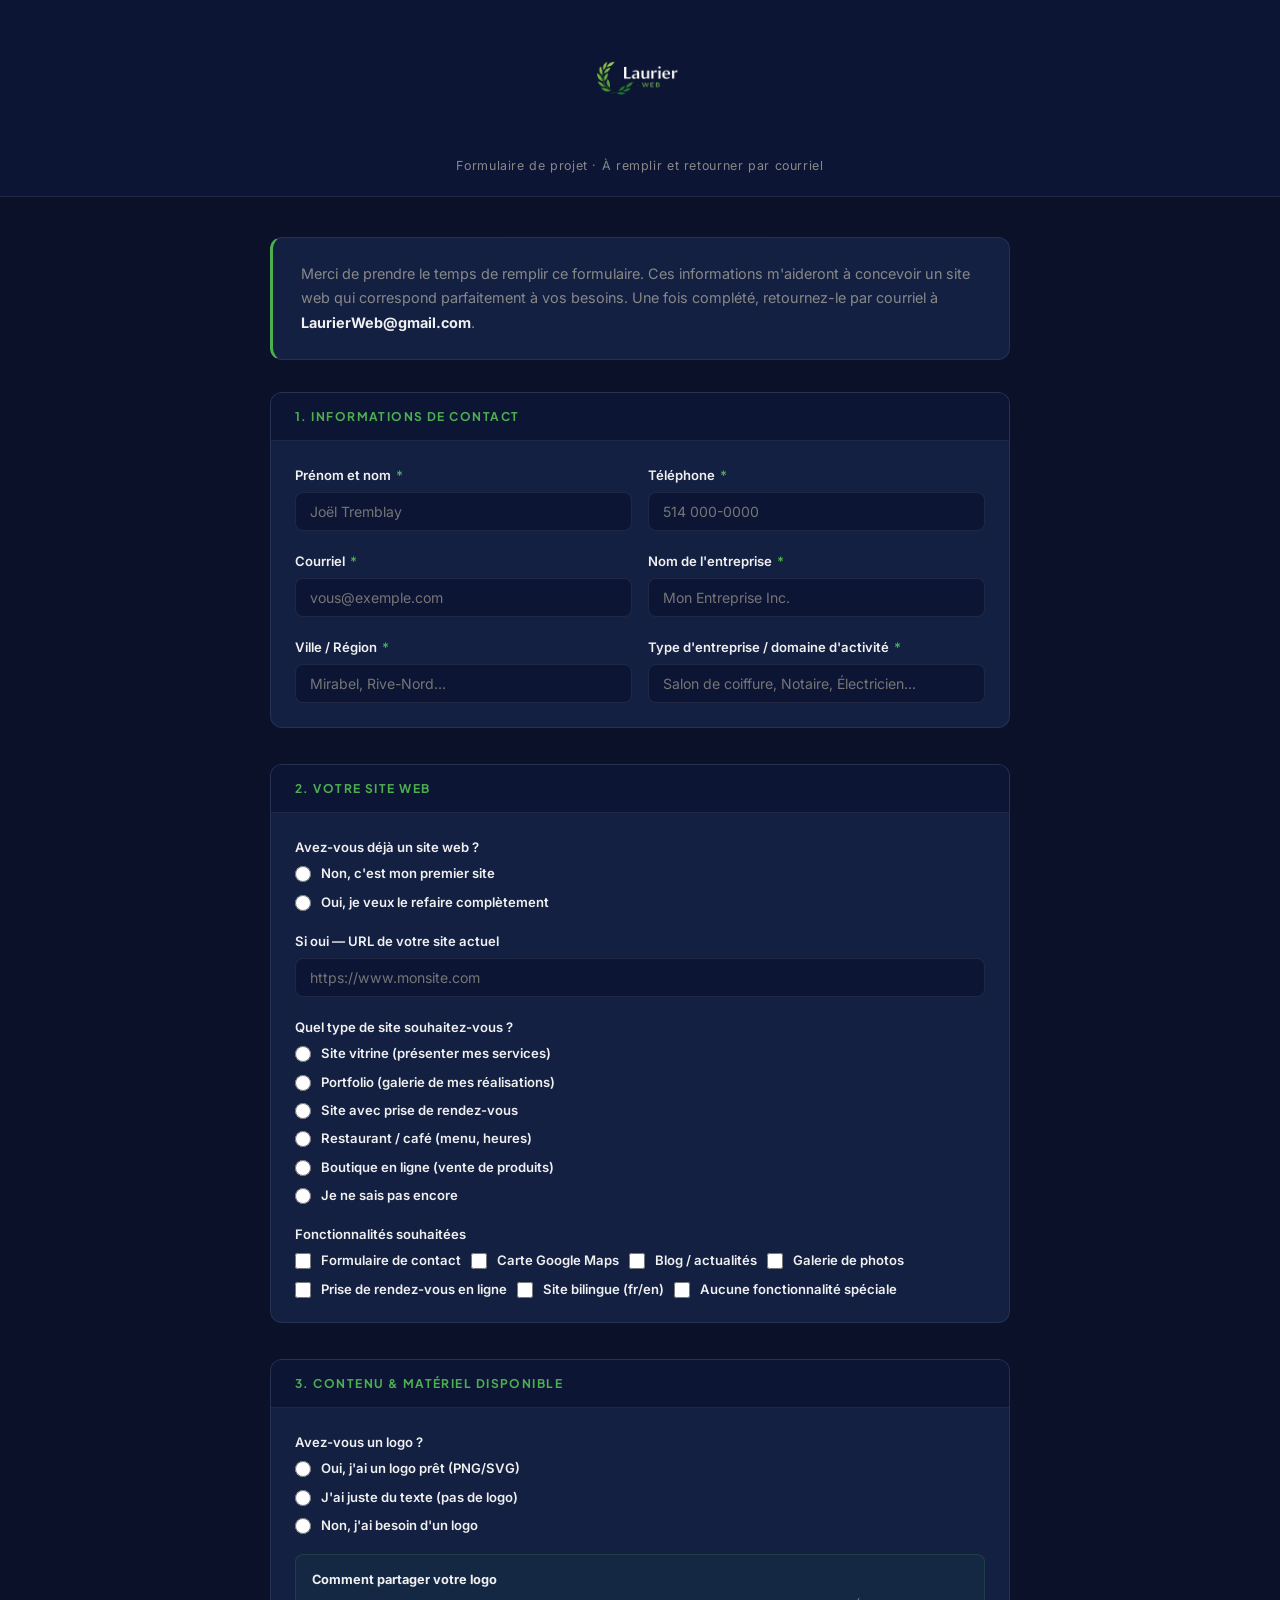
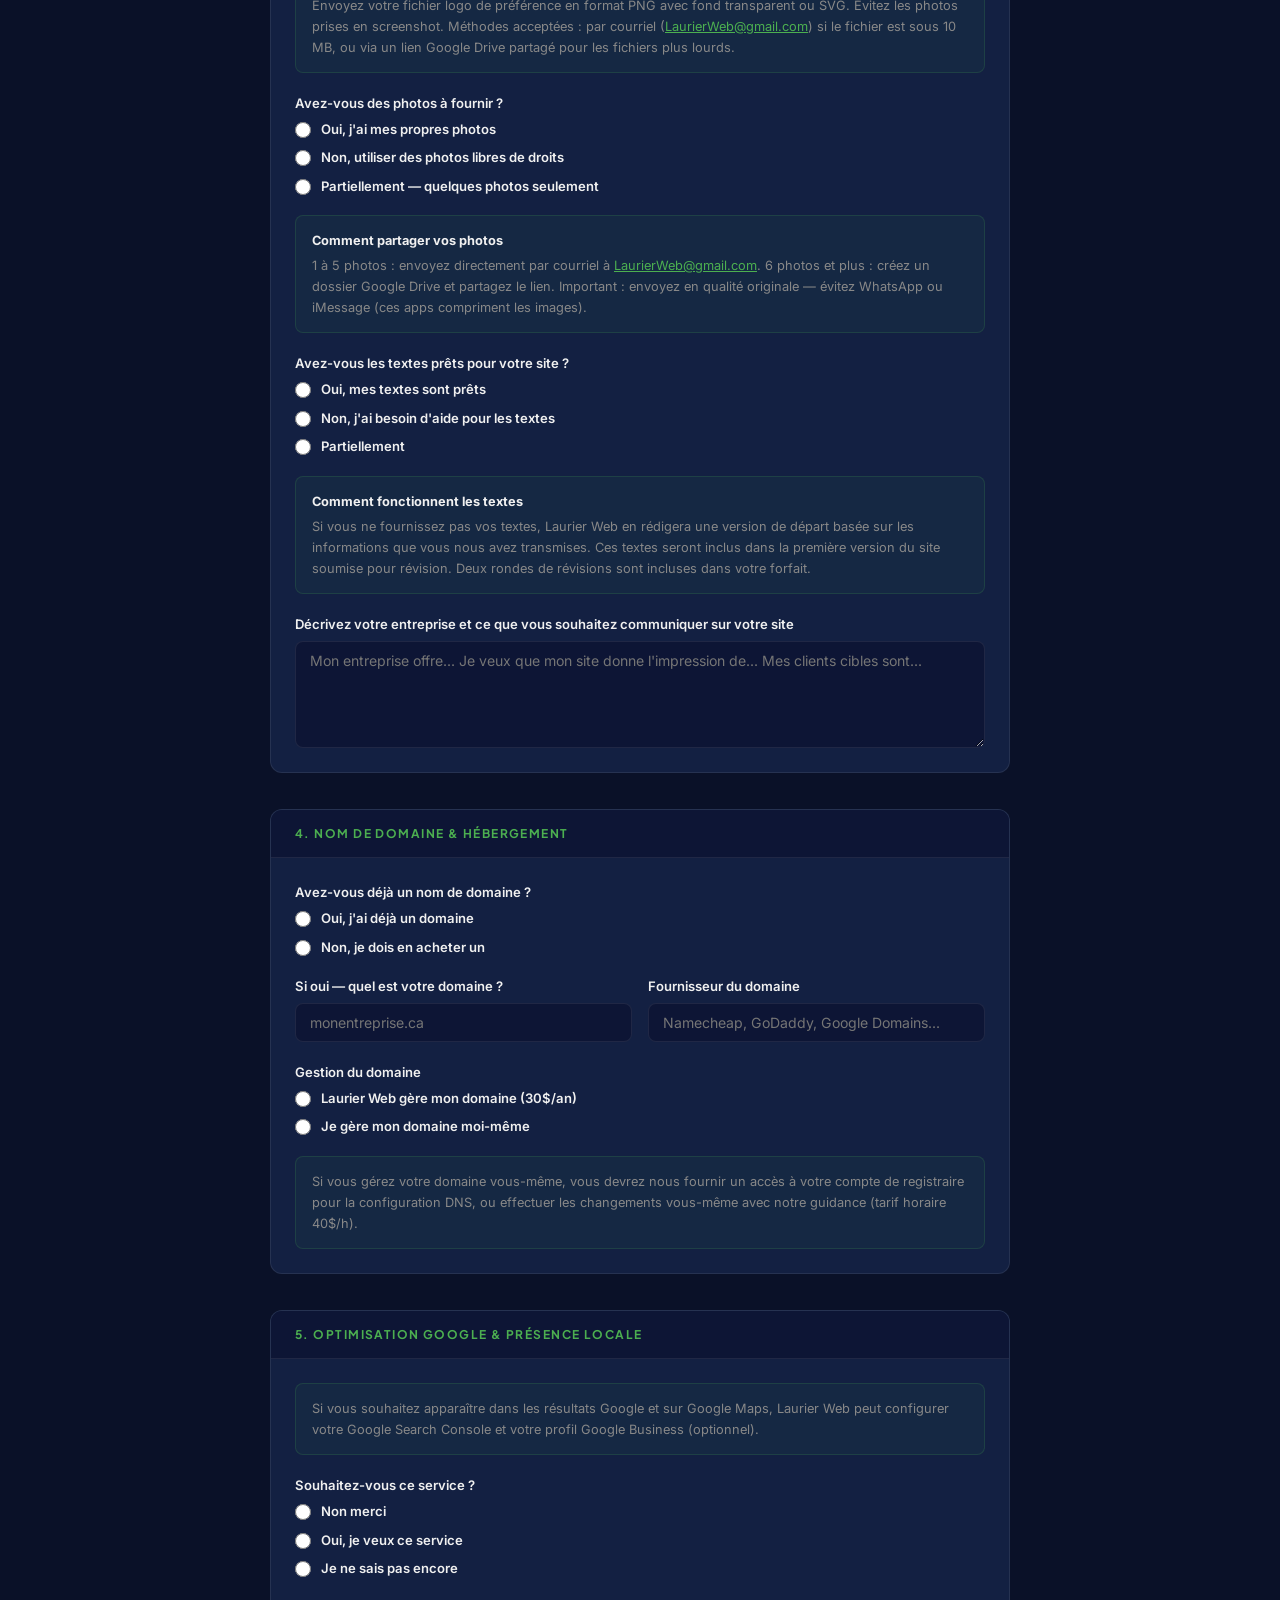
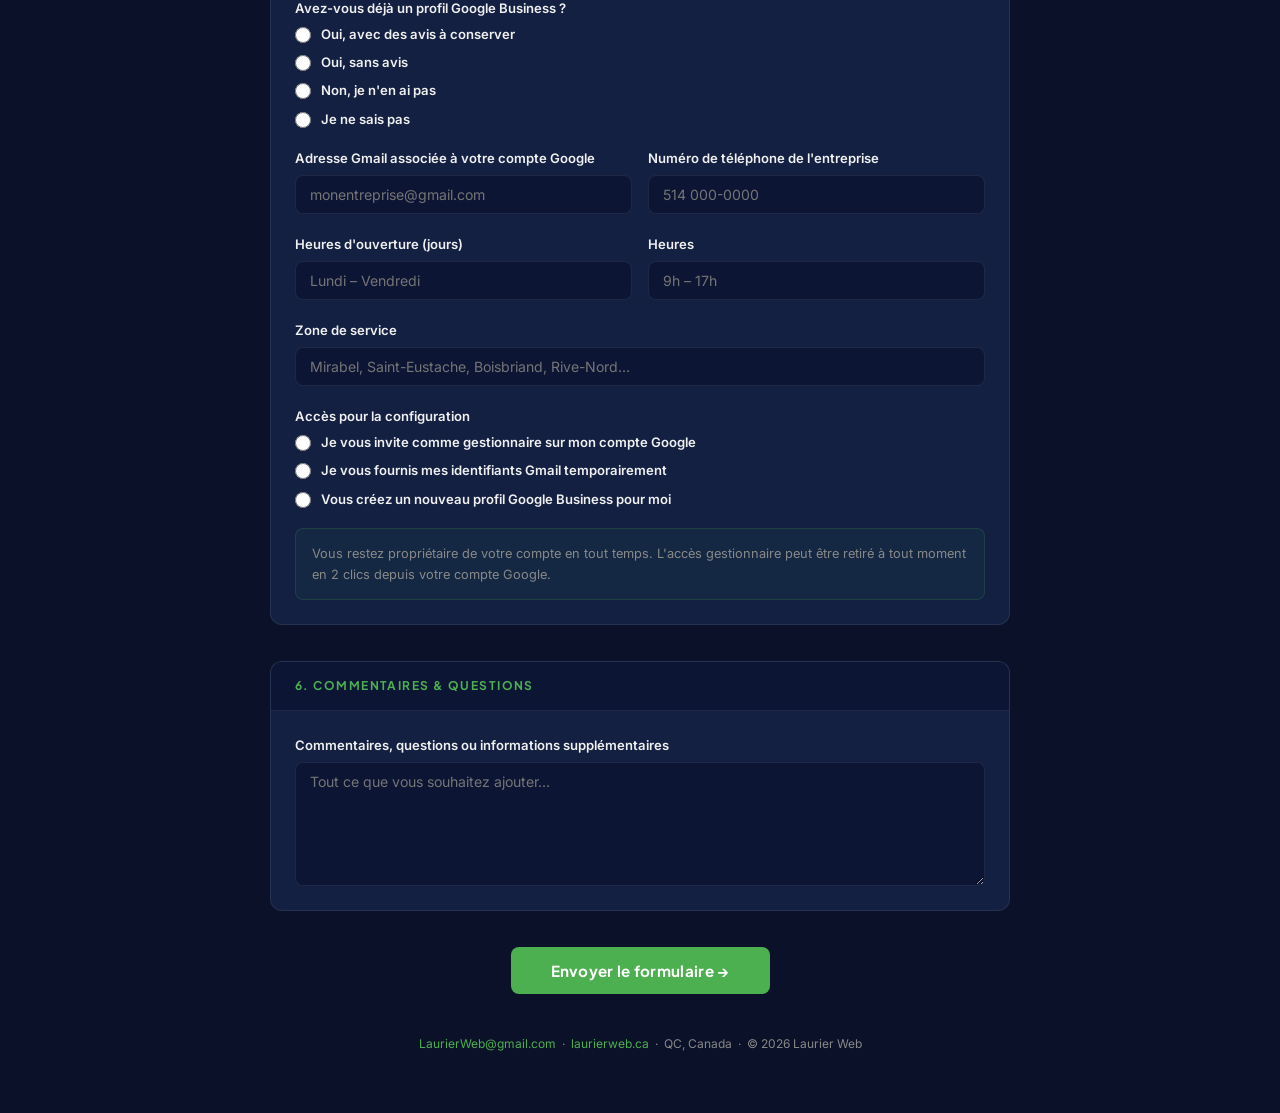
==== questionnaire/index.html @ 5a052171 "fix: questionnaire — logo 120px, retire prix 75$ SEO" ====
<!DOCTYPE html>
<html lang="fr">
<head>
  <meta charset="UTF-8" />
  <meta name="viewport" content="width=device-width, initial-scale=1.0" />
  <title>Formulaire de projet — Laurier Web</title>
  <meta name="robots" content="noindex, nofollow" />
  <link rel="icon" type="image/png" href="/assets/images/Favicon.png" />
  <link rel="preconnect" href="https://fonts.googleapis.com" />
  <link rel="preconnect" href="https://fonts.gstatic.com" crossorigin />
  <link href="https://fonts.googleapis.com/css2?family=Plus+Jakarta+Sans:wght@400;500;600;700;800&family=Inter:wght@300;400;500;600&display=swap" rel="stylesheet" />
  <style>
    *, *::before, *::after { box-sizing: border-box; margin: 0; padding: 0; }

    :root {
      --bg:       #0A1128;
      --bg-2:     #0D1535;
      --surface:  #132042;
      --surface-2:#1a2a55;
      --border:   rgba(255,255,255,0.08);
      --red:      #4CAF50;
      --red-hover:#2E7D32;
      --text:     #F0F0F0;
      --text-muted:#888888;
      --radius:   12px;
    }

    body {
      font-family: 'Inter', sans-serif;
      background: var(--bg);
      color: var(--text);
      line-height: 1.6;
      padding: 0 0 60px;
    }

    /* ── Header ── */
    .header {
      background: var(--bg-2);
      border-bottom: 1px solid var(--border);
      padding: 20px 0;
      text-align: center;
    }
    .header a { text-decoration: none; }
    .header-logo { height: 120px; width: auto; }
    .header-sub {
      margin-top: 8px;
      font-size: 0.78rem;
      color: var(--text-muted);
      letter-spacing: 0.05em;
    }

    /* ── Container ── */
    .container {
      max-width: 780px;
      margin: 0 auto;
      padding: 0 20px;
    }

    /* ── Intro ── */
    .intro {
      margin: 40px 0 32px;
      padding: 24px 28px;
      background: var(--surface);
      border: 1px solid var(--border);
      border-radius: var(--radius);
      border-left: 3px solid var(--red);
    }
    .intro p {
      font-size: 0.9rem;
      color: var(--text-muted);
      line-height: 1.7;
    }

    /* ── Section ── */
    .section-block {
      margin-bottom: 36px;
      background: var(--surface);
      border: 1px solid var(--border);
      border-radius: var(--radius);
      overflow: hidden;
    }
    .section-title {
      background: var(--bg-2);
      border-bottom: 1px solid var(--border);
      padding: 14px 24px;
      font-family: 'Plus Jakarta Sans', sans-serif;
      font-size: 0.75rem;
      font-weight: 700;
      letter-spacing: 0.12em;
      text-transform: uppercase;
      color: var(--red);
    }
    .section-body { padding: 24px; display: flex; flex-direction: column; gap: 20px; }

    /* ── Field ── */
    .field { display: flex; flex-direction: column; gap: 6px; }
    .field label {
      font-size: 0.82rem;
      font-weight: 600;
      color: var(--text);
    }
    .field .hint {
      font-size: 0.75rem;
      color: var(--text-muted);
      margin-top: -2px;
    }
    .req { color: var(--red); margin-left: 2px; }

    input[type="text"],
    input[type="email"],
    input[type="tel"],
    input[type="url"],
    textarea {
      background: var(--bg-2);
      border: 1px solid var(--border);
      border-radius: 8px;
      color: var(--text);
      font-family: 'Inter', sans-serif;
      font-size: 0.88rem;
      padding: 10px 14px;
      width: 100%;
      transition: border-color .2s;
      outline: none;
    }
    input:focus, textarea:focus {
      border-color: rgba(76,175,80,0.5);
    }
    textarea { resize: vertical; min-height: 100px; }

    /* ── Checkboxes & Radios ── */
    .check-group { display: flex; flex-direction: column; gap: 10px; }
    .check-row { display: flex; flex-wrap: wrap; gap: 10px; }
    .check-label {
      display: flex;
      align-items: flex-start;
      gap: 10px;
      font-size: 0.84rem;
      color: var(--text-muted);
      cursor: pointer;
      line-height: 1.4;
    }
    .check-label input[type="checkbox"],
    .check-label input[type="radio"] {
      width: 16px; height: 16px;
      margin-top: 2px;
      accent-color: var(--red);
      flex-shrink: 0;
      cursor: pointer;
    }
    .check-label:hover { color: var(--text); }

    /* ── Info box ── */
    .info-box {
      background: rgba(76,175,80,0.06);
      border: 1px solid rgba(76,175,80,0.18);
      border-radius: 8px;
      padding: 14px 16px;
      font-size: 0.8rem;
      color: var(--text-muted);
      line-height: 1.65;
    }
    .info-box strong { color: var(--text); display: block; margin-bottom: 4px; }

    /* ── Two columns ── */
    .row-2 { display: grid; grid-template-columns: 1fr 1fr; gap: 16px; }
    @media (max-width: 600px) { .row-2 { grid-template-columns: 1fr; } }

    /* ── Submit ── */
    .submit-wrap { text-align: center; margin-top: 12px; }
    .btn-submit {
      background: var(--red);
      color: #fff;
      border: none;
      border-radius: 8px;
      font-family: 'Plus Jakarta Sans', sans-serif;
      font-size: 0.95rem;
      font-weight: 700;
      padding: 14px 40px;
      cursor: pointer;
      transition: background .2s, transform .15s;
      letter-spacing: 0.02em;
    }
    .btn-submit:hover { background: var(--red-hover); transform: translateY(-1px); }

    .success-msg {
      margin-top: 20px;
      padding: 16px 20px;
      background: rgba(76,175,80,0.1);
      border: 1px solid rgba(76,175,80,0.3);
      border-radius: 8px;
      text-align: center;
      font-size: 0.9rem;
      color: var(--red);
    }

    /* ── Footer ── */
    .footer-note {
      text-align: center;
      margin-top: 40px;
      font-size: 0.75rem;
      color: var(--text-muted);
    }
    .footer-note a { color: var(--red); text-decoration: none; }
  </style>
</head>
<body>

  <div class="header">
    <a href="https://laurierweb.ca">
      <img src="/assets/images/LogoTransparent.png" alt="Laurier Web" class="header-logo" />
    </a>
    <p class="header-sub">Formulaire de projet · À remplir et retourner par courriel</p>
  </div>

  <div class="container">

    <div class="intro">
      <p>Merci de prendre le temps de remplir ce formulaire. Ces informations m'aideront à concevoir un site web qui correspond parfaitement à vos besoins. Une fois complété, retournez-le par courriel à <strong style="color:var(--text)">LaurierWeb@gmail.com</strong>.</p>
    </div>

    <form id="questionnaireForm">
      <input type="hidden" name="access_key" value="82fbe916-3d05-4187-922a-3287a5920ef7" />
      <input type="hidden" name="subject" value="Questionnaire de projet — Laurier Web" />
      <input type="hidden" name="from_name" value="Laurier Web Questionnaire" />

      <!-- 1. Informations de contact -->
      <div class="section-block">
        <div class="section-title">1. Informations de contact</div>
        <div class="section-body">
          <div class="row-2">
            <div class="field">
              <label>Prénom et nom <span class="req">*</span></label>
              <input type="text" name="nom" placeholder="Joël Tremblay" required />
            </div>
            <div class="field">
              <label>Téléphone <span class="req">*</span></label>
              <input type="tel" name="telephone" placeholder="514 000-0000" required />
            </div>
          </div>
          <div class="row-2">
            <div class="field">
              <label>Courriel <span class="req">*</span></label>
              <input type="email" name="courriel" placeholder="vous@exemple.com" required />
            </div>
            <div class="field">
              <label>Nom de l'entreprise <span class="req">*</span></label>
              <input type="text" name="entreprise" placeholder="Mon Entreprise Inc." required />
            </div>
          </div>
          <div class="row-2">
            <div class="field">
              <label>Ville / Région <span class="req">*</span></label>
              <input type="text" name="ville" placeholder="Mirabel, Rive-Nord..." required />
            </div>
            <div class="field">
              <label>Type d'entreprise / domaine d'activité <span class="req">*</span></label>
              <input type="text" name="domaine" placeholder="Salon de coiffure, Notaire, Électricien..." required />
            </div>
          </div>
        </div>
      </div>

      <!-- 2. Votre site web -->
      <div class="section-block">
        <div class="section-title">2. Votre site web</div>
        <div class="section-body">
          <div class="field">
            <label>Avez-vous déjà un site web ?</label>
            <div class="check-group">
              <label class="check-label"><input type="radio" name="site_existant" value="non" /> Non, c'est mon premier site</label>
              <label class="check-label"><input type="radio" name="site_existant" value="refaire" /> Oui, je veux le refaire complètement</label>
            </div>
          </div>
          <div class="field">
            <label>Si oui — URL de votre site actuel</label>
            <input type="url" name="url_actuel" placeholder="https://www.monsite.com" />
          </div>
          <div class="field">
            <label>Quel type de site souhaitez-vous ?</label>
            <div class="check-group">
              <label class="check-label"><input type="radio" name="type_site" value="vitrine" /> Site vitrine (présenter mes services)</label>
              <label class="check-label"><input type="radio" name="type_site" value="portfolio" /> Portfolio (galerie de mes réalisations)</label>
              <label class="check-label"><input type="radio" name="type_site" value="rdv" /> Site avec prise de rendez-vous</label>
              <label class="check-label"><input type="radio" name="type_site" value="restaurant" /> Restaurant / café (menu, heures)</label>
              <label class="check-label"><input type="radio" name="type_site" value="boutique" /> Boutique en ligne (vente de produits)</label>
              <label class="check-label"><input type="radio" name="type_site" value="sais_pas" /> Je ne sais pas encore</label>
            </div>
          </div>
          <div class="field">
            <label>Fonctionnalités souhaitées</label>
            <div class="check-row">
              <label class="check-label"><input type="checkbox" name="fonc_contact" value="oui" /> Formulaire de contact</label>
              <label class="check-label"><input type="checkbox" name="fonc_maps" value="oui" /> Carte Google Maps</label>
              <label class="check-label"><input type="checkbox" name="fonc_blog" value="oui" /> Blog / actualités</label>
              <label class="check-label"><input type="checkbox" name="fonc_galerie" value="oui" /> Galerie de photos</label>
              <label class="check-label"><input type="checkbox" name="fonc_rdv" value="oui" /> Prise de rendez-vous en ligne</label>
              <label class="check-label"><input type="checkbox" name="fonc_bilingue" value="oui" /> Site bilingue (fr/en)</label>
              <label class="check-label"><input type="checkbox" name="fonc_aucune" value="oui" /> Aucune fonctionnalité spéciale</label>
            </div>
          </div>
        </div>
      </div>

      <!-- 3. Contenu & matériel -->
      <div class="section-block">
        <div class="section-title">3. Contenu &amp; matériel disponible</div>
        <div class="section-body">
          <div class="field">
            <label>Avez-vous un logo ?</label>
            <div class="check-group">
              <label class="check-label"><input type="radio" name="logo" value="oui" /> Oui, j'ai un logo prêt (PNG/SVG)</label>
              <label class="check-label"><input type="radio" name="logo" value="texte" /> J'ai juste du texte (pas de logo)</label>
              <label class="check-label"><input type="radio" name="logo" value="non" /> Non, j'ai besoin d'un logo</label>
            </div>
          </div>
          <div class="info-box">
            <strong>Comment partager votre logo</strong>
            Envoyez votre fichier logo de préférence en format PNG avec fond transparent ou SVG. Évitez les photos prises en screenshot. Méthodes acceptées : par courriel (<a href="mailto:LaurierWeb@gmail.com" style="color:var(--red)">LaurierWeb@gmail.com</a>) si le fichier est sous 10 MB, ou via un lien Google Drive partagé pour les fichiers plus lourds.
          </div>
          <div class="field">
            <label>Avez-vous des photos à fournir ?</label>
            <div class="check-group">
              <label class="check-label"><input type="radio" name="photos" value="oui" /> Oui, j'ai mes propres photos</label>
              <label class="check-label"><input type="radio" name="photos" value="non" /> Non, utiliser des photos libres de droits</label>
              <label class="check-label"><input type="radio" name="photos" value="partiel" /> Partiellement — quelques photos seulement</label>
            </div>
          </div>
          <div class="info-box">
            <strong>Comment partager vos photos</strong>
            1 à 5 photos : envoyez directement par courriel à <a href="mailto:LaurierWeb@gmail.com" style="color:var(--red)">LaurierWeb@gmail.com</a>. 6 photos et plus : créez un dossier Google Drive et partagez le lien. Important : envoyez en qualité originale — évitez WhatsApp ou iMessage (ces apps compriment les images).
          </div>
          <div class="field">
            <label>Avez-vous les textes prêts pour votre site ?</label>
            <div class="check-group">
              <label class="check-label"><input type="radio" name="textes" value="oui" /> Oui, mes textes sont prêts</label>
              <label class="check-label"><input type="radio" name="textes" value="non" /> Non, j'ai besoin d'aide pour les textes</label>
              <label class="check-label"><input type="radio" name="textes" value="partiel" /> Partiellement</label>
            </div>
          </div>
          <div class="info-box">
            <strong>Comment fonctionnent les textes</strong>
            Si vous ne fournissez pas vos textes, Laurier Web en rédigera une version de départ basée sur les informations que vous nous avez transmises. Ces textes seront inclus dans la première version du site soumise pour révision. Deux rondes de révisions sont incluses dans votre forfait.
          </div>
          <div class="field">
            <label>Décrivez votre entreprise et ce que vous souhaitez communiquer sur votre site</label>
            <textarea name="description" rows="5" placeholder="Mon entreprise offre... Je veux que mon site donne l'impression de... Mes clients cibles sont..."></textarea>
          </div>
        </div>
      </div>

      <!-- 4. Nom de domaine -->
      <div class="section-block">
        <div class="section-title">4. Nom de domaine &amp; hébergement</div>
        <div class="section-body">
          <div class="field">
            <label>Avez-vous déjà un nom de domaine ?</label>
            <div class="check-group">
              <label class="check-label"><input type="radio" name="domaine_existant" value="oui" /> Oui, j'ai déjà un domaine</label>
              <label class="check-label"><input type="radio" name="domaine_existant" value="non" /> Non, je dois en acheter un</label>
            </div>
          </div>
          <div class="row-2">
            <div class="field">
              <label>Si oui — quel est votre domaine ?</label>
              <input type="text" name="domaine_url" placeholder="monentreprise.ca" />
            </div>
            <div class="field">
              <label>Fournisseur du domaine</label>
              <input type="text" name="fournisseur" placeholder="Namecheap, GoDaddy, Google Domains..." />
            </div>
          </div>
          <div class="field">
            <label>Gestion du domaine</label>
            <div class="check-group">
              <label class="check-label"><input type="radio" name="gestion_domaine" value="laurier" /> Laurier Web gère mon domaine (30$/an)</label>
              <label class="check-label"><input type="radio" name="gestion_domaine" value="moi" /> Je gère mon domaine moi-même</label>
            </div>
          </div>
          <div class="info-box">
            Si vous gérez votre domaine vous-même, vous devrez nous fournir un accès à votre compte de registraire pour la configuration DNS, ou effectuer les changements vous-même avec notre guidance (tarif horaire 40$/h).
          </div>
        </div>
      </div>

      <!-- 5. Google -->
      <div class="section-block">
        <div class="section-title">5. Optimisation Google &amp; présence locale</div>
        <div class="section-body">
          <div class="info-box">
            Si vous souhaitez apparaître dans les résultats Google et sur Google Maps, Laurier Web peut configurer votre Google Search Console et votre profil Google Business (optionnel).
          </div>
          <div class="field">
            <label>Souhaitez-vous ce service ?</label>
            <div class="check-group">
              <label class="check-label"><input type="radio" name="google_service" value="non" /> Non merci</label>
              <label class="check-label"><input type="radio" name="google_service" value="oui" /> Oui, je veux ce service</label>
              <label class="check-label"><input type="radio" name="google_service" value="sais_pas" /> Je ne sais pas encore</label>
            </div>
          </div>
          <div class="field">
            <label>Avez-vous déjà un profil Google Business ?</label>
            <div class="check-group">
              <label class="check-label"><input type="radio" name="google_business" value="oui_avis" /> Oui, avec des avis à conserver</label>
              <label class="check-label"><input type="radio" name="google_business" value="oui_sans" /> Oui, sans avis</label>
              <label class="check-label"><input type="radio" name="google_business" value="non" /> Non, je n'en ai pas</label>
              <label class="check-label"><input type="radio" name="google_business" value="sais_pas" /> Je ne sais pas</label>
            </div>
          </div>
          <div class="row-2">
            <div class="field">
              <label>Adresse Gmail associée à votre compte Google</label>
              <input type="email" name="gmail" placeholder="monentreprise@gmail.com" />
            </div>
            <div class="field">
              <label>Numéro de téléphone de l'entreprise</label>
              <input type="tel" name="tel_entreprise" placeholder="514 000-0000" />
            </div>
          </div>
          <div class="row-2">
            <div class="field">
              <label>Heures d'ouverture (jours)</label>
              <input type="text" name="heures_jours" placeholder="Lundi – Vendredi" />
            </div>
            <div class="field">
              <label>Heures</label>
              <input type="text" name="heures" placeholder="9h – 17h" />
            </div>
          </div>
          <div class="field">
            <label>Zone de service</label>
            <input type="text" name="zone_service" placeholder="Mirabel, Saint-Eustache, Boisbriand, Rive-Nord..." />
          </div>
          <div class="field">
            <label>Accès pour la configuration</label>
            <div class="check-group">
              <label class="check-label"><input type="radio" name="acces_google" value="gestionnaire" /> Je vous invite comme gestionnaire sur mon compte Google</label>
              <label class="check-label"><input type="radio" name="acces_google" value="identifiants" /> Je vous fournis mes identifiants Gmail temporairement</label>
              <label class="check-label"><input type="radio" name="acces_google" value="nouveau" /> Vous créez un nouveau profil Google Business pour moi</label>
            </div>
          </div>
          <div class="info-box">
            Vous restez propriétaire de votre compte en tout temps. L'accès gestionnaire peut être retiré à tout moment en 2 clics depuis votre compte Google.
          </div>
        </div>
      </div>

      <!-- 6. Commentaires -->
      <div class="section-block">
        <div class="section-title">6. Commentaires &amp; questions</div>
        <div class="section-body">
          <div class="field">
            <label>Commentaires, questions ou informations supplémentaires</label>
            <textarea name="commentaires" rows="6" placeholder="Tout ce que vous souhaitez ajouter..."></textarea>
          </div>
        </div>
      </div>

      <div class="submit-wrap">
        <button type="submit" class="btn-submit" id="submitBtn">Envoyer le formulaire →</button>
        <div class="success-msg" id="successMsg" style="display:none">
          ✅ Formulaire envoyé ! Je vous contacte dans les 24 heures.
        </div>
      </div>

    </form>

    <p class="footer-note">
      <a href="mailto:LaurierWeb@gmail.com">LaurierWeb@gmail.com</a> &nbsp;·&nbsp;
      <a href="https://laurierweb.ca">laurierweb.ca</a> &nbsp;·&nbsp;
      QC, Canada &nbsp;·&nbsp; © 2026 Laurier Web
    </p>

  </div>

  <script>
    document.getElementById('questionnaireForm').addEventListener('submit', function(e) {
      e.preventDefault();
      const btn = document.getElementById('submitBtn');
      const msg = document.getElementById('successMsg');
      btn.disabled = true;
      btn.textContent = 'Envoi en cours…';

      fetch('https://api.web3forms.com/submit', {
        method: 'POST',
        body: new FormData(this)
      })
      .then(r => r.json())
      .then(json => {
        if (json.success) {
          msg.style.display = 'block';
          this.reset();
        } else {
          alert('Erreur — veuillez réessayer ou écrire à LaurierWeb@gmail.com');
        }
      })
      .catch(() => alert('Erreur — veuillez réessayer ou écrire à LaurierWeb@gmail.com'))
      .finally(() => {
        btn.disabled = false;
        btn.textContent = 'Envoyer le formulaire →';
      });
    });
  </script>

</body>
</html>
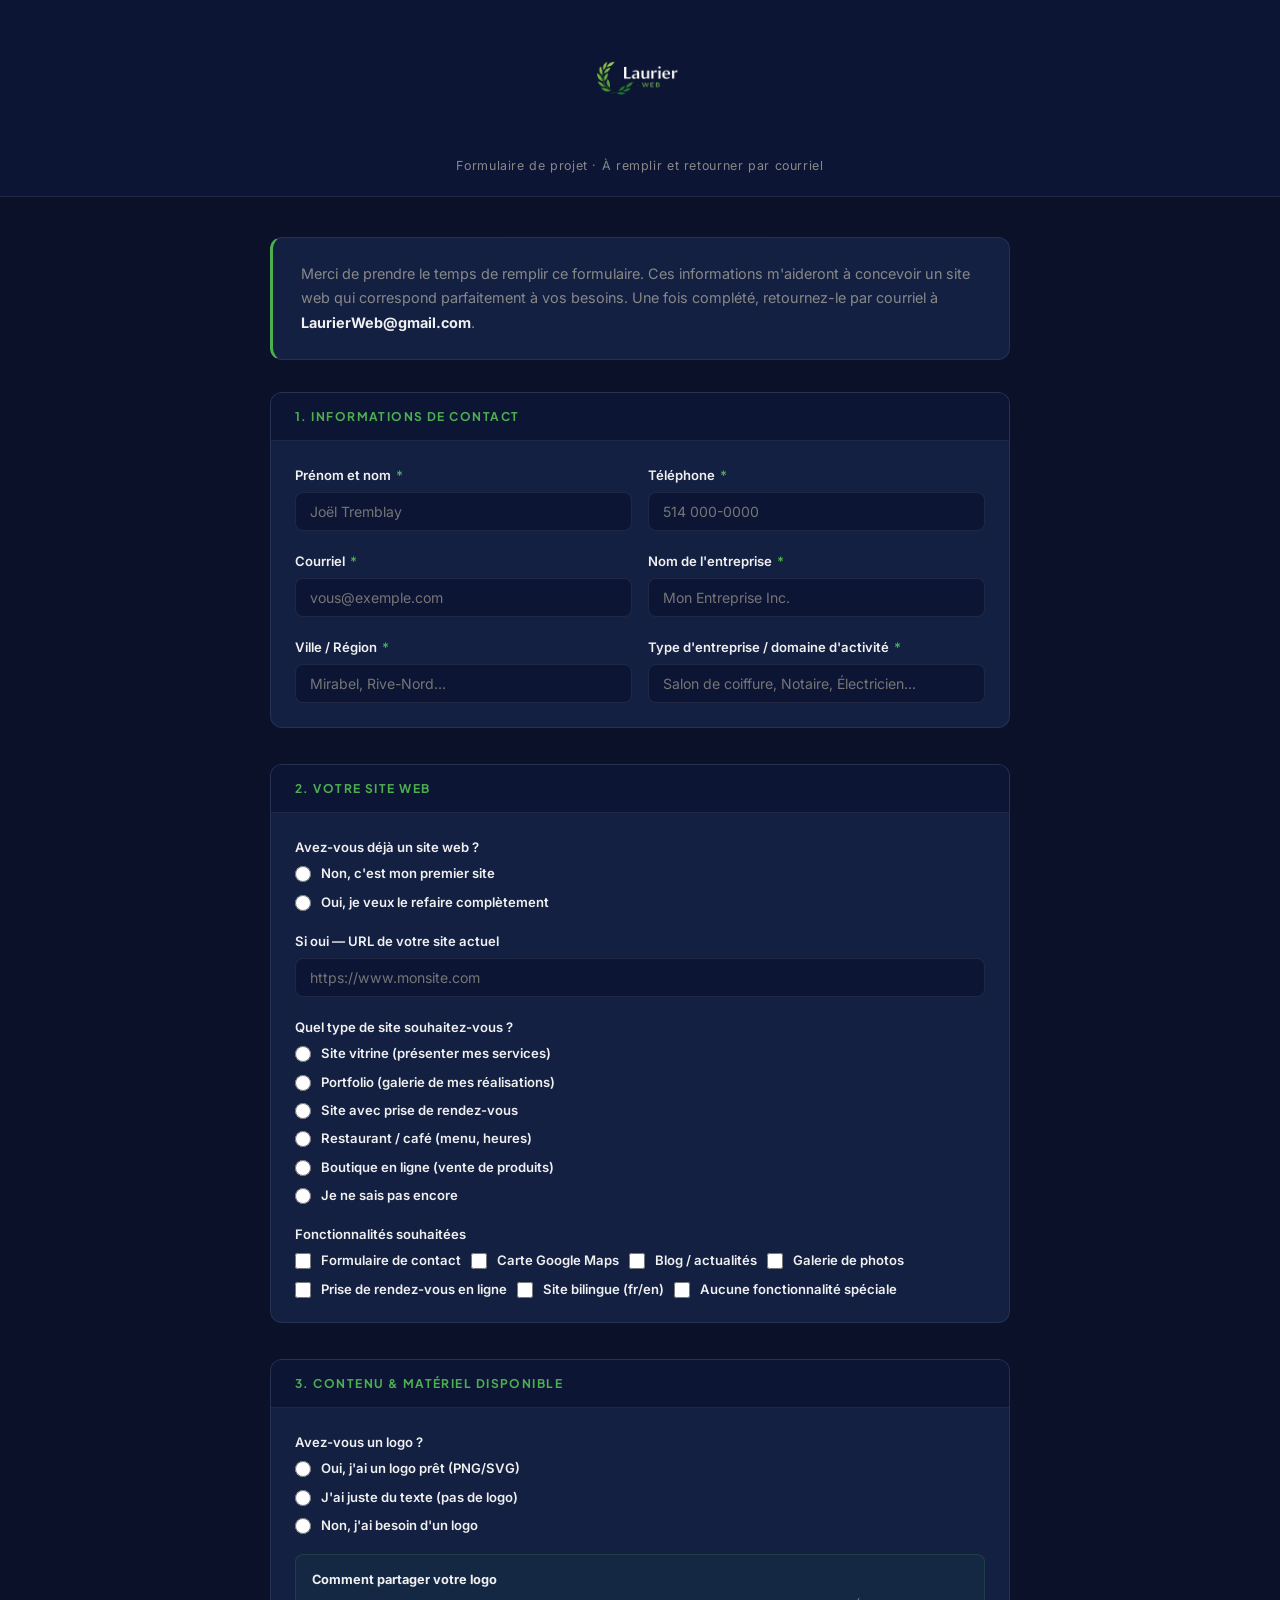
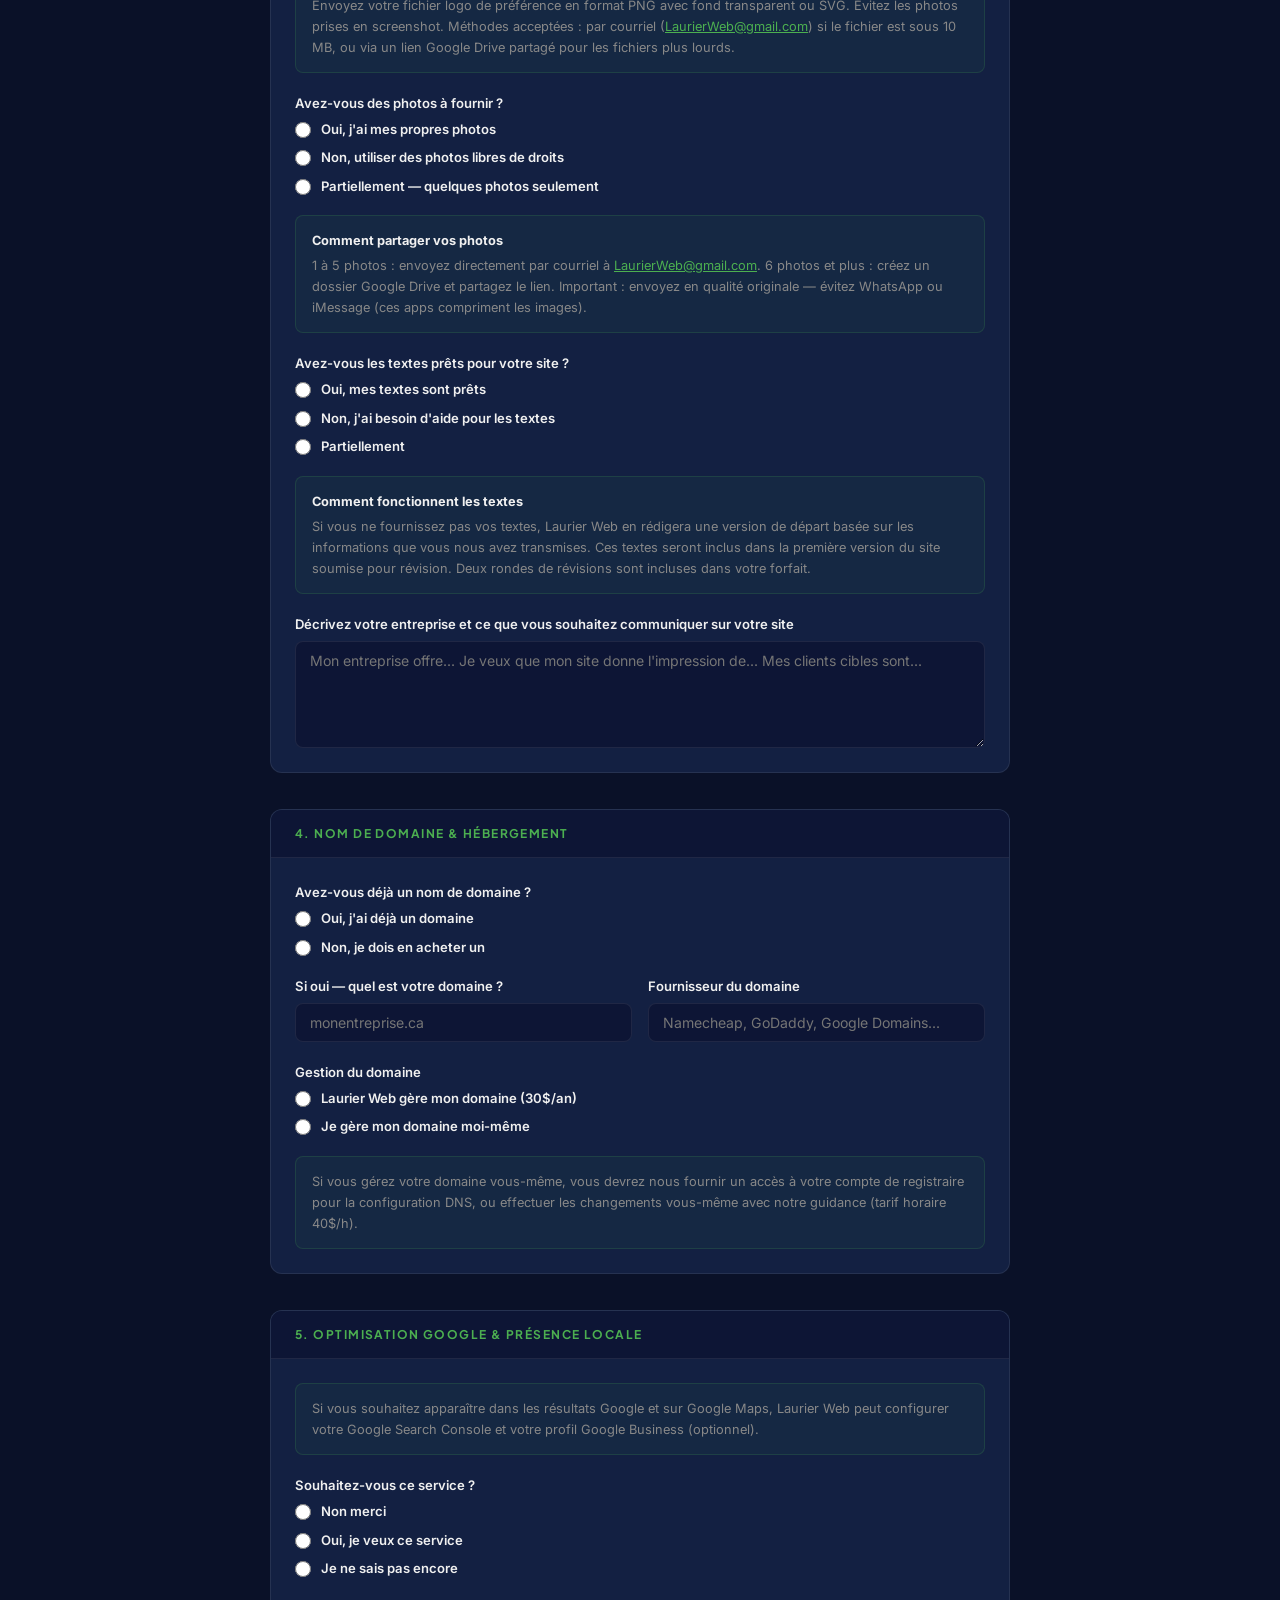
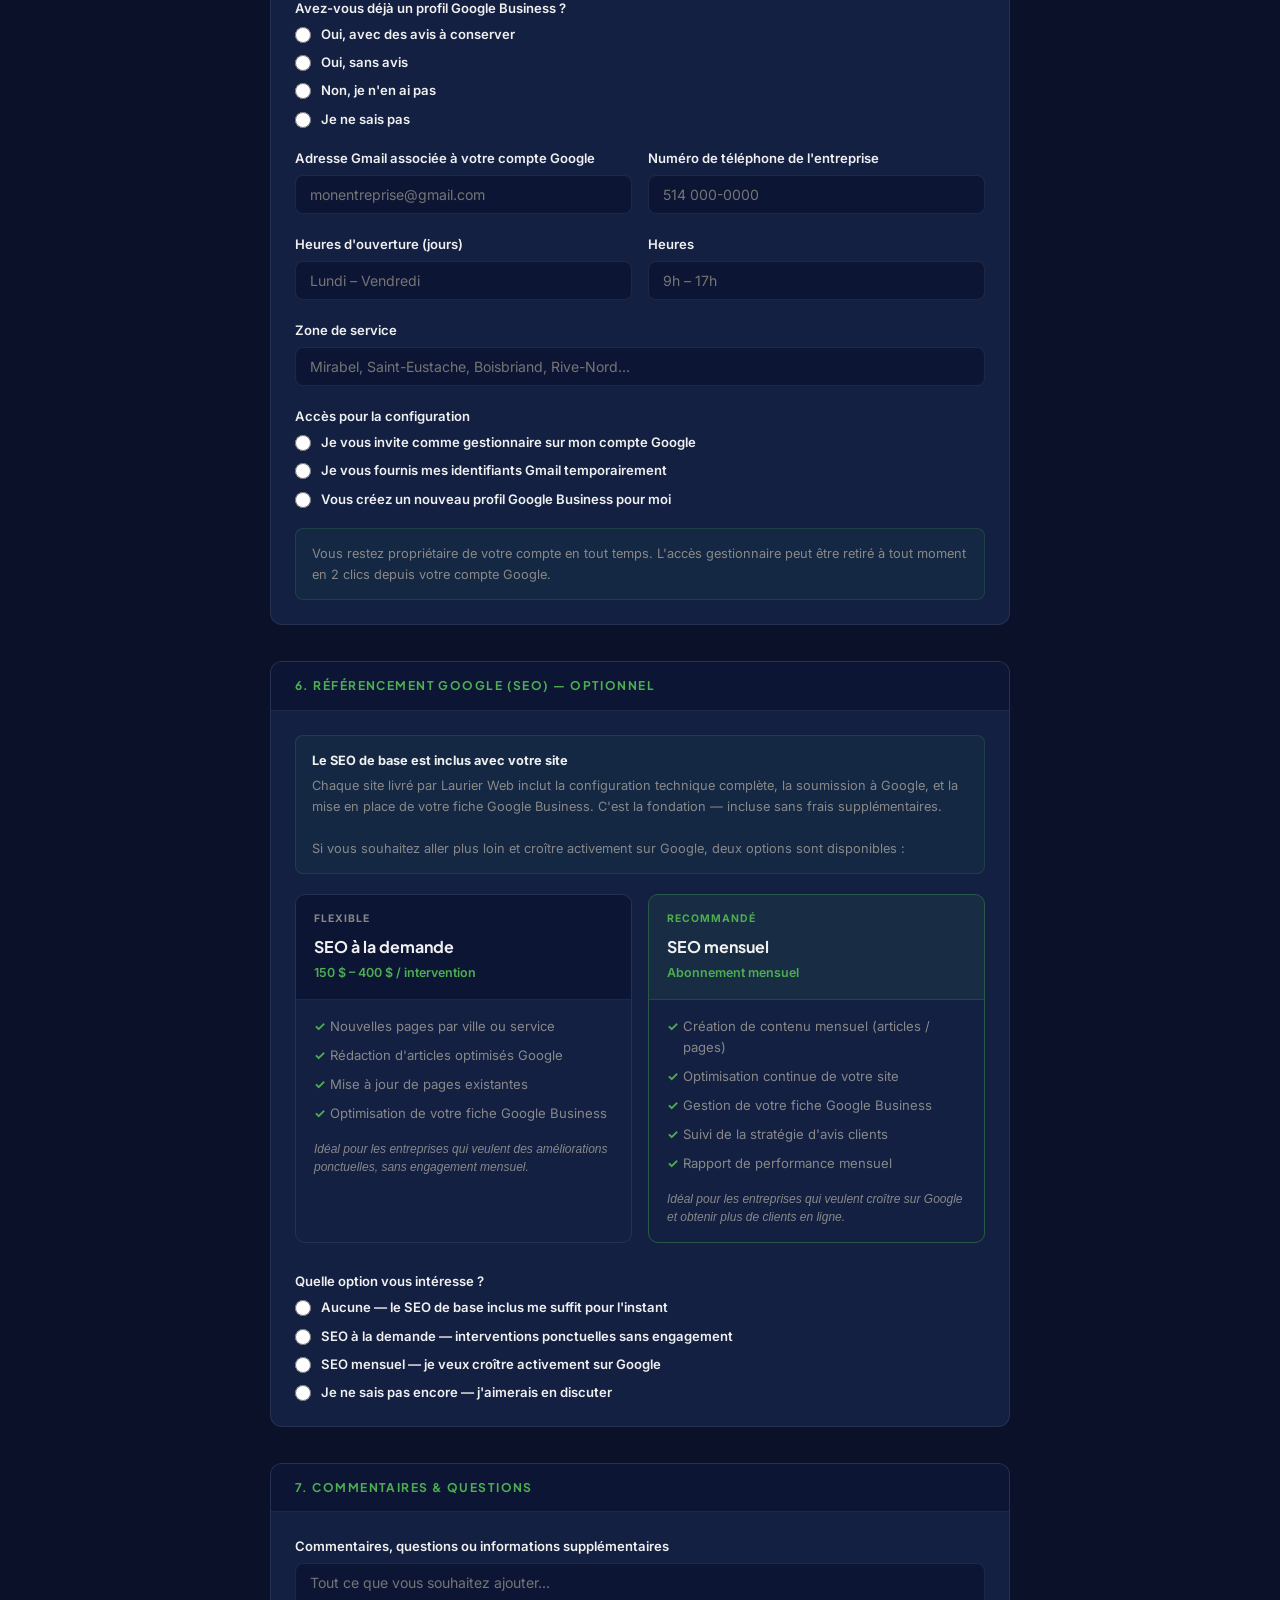
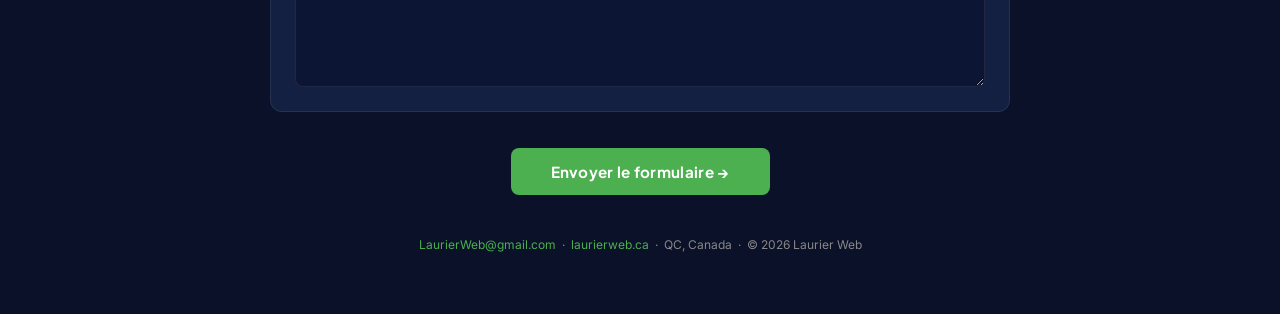
==== commit b134c12b: "feat: questionnaire — section SEO avec choix à la demande / mensuel" ====
--- a/questionnaire/index.html
+++ b/questionnaire/index.html
@@ -165,6 +165,81 @@
     .row-2 { display: grid; grid-template-columns: 1fr 1fr; gap: 16px; }
     @media (max-width: 600px) { .row-2 { grid-template-columns: 1fr; } }
 
+    /* ── SEO Cards ── */
+    .seo-cards {
+      display: grid;
+      grid-template-columns: 1fr 1fr;
+      gap: 16px;
+    }
+    @media (max-width: 600px) { .seo-cards { grid-template-columns: 1fr; } }
+
+    .seo-card {
+      border: 1px solid var(--border);
+      border-radius: 10px;
+      overflow: hidden;
+    }
+    .seo-card--featured {
+      border-color: rgba(76,175,80,0.4);
+    }
+    .seo-card-header {
+      background: var(--bg-2);
+      padding: 16px 18px;
+      border-bottom: 1px solid var(--border);
+    }
+    .seo-card--featured .seo-card-header {
+      background: rgba(76,175,80,0.08);
+      border-bottom-color: rgba(76,175,80,0.2);
+    }
+    .seo-badge {
+      font-size: 0.65rem;
+      font-weight: 700;
+      letter-spacing: 0.1em;
+      text-transform: uppercase;
+      color: var(--text-muted);
+      display: block;
+      margin-bottom: 6px;
+    }
+    .seo-badge--green { color: var(--red); }
+    .seo-card-title {
+      font-family: 'Plus Jakarta Sans', sans-serif;
+      font-size: 1rem;
+      font-weight: 700;
+      color: var(--text);
+      margin-bottom: 4px;
+    }
+    .seo-card-price {
+      font-size: 0.78rem;
+      color: var(--red);
+      font-weight: 600;
+    }
+    .seo-list {
+      list-style: none;
+      padding: 16px 18px;
+      display: flex;
+      flex-direction: column;
+      gap: 8px;
+    }
+    .seo-list li {
+      font-size: 0.82rem;
+      color: var(--text-muted);
+      padding-left: 16px;
+      position: relative;
+    }
+    .seo-list li::before {
+      content: '✓';
+      position: absolute;
+      left: 0;
+      color: var(--red);
+      font-weight: 700;
+    }
+    .seo-note {
+      font-size: 0.75rem;
+      color: var(--text-muted);
+      font-style: italic;
+      padding: 0 18px 16px;
+      line-height: 1.5;
+    }
+
     /* ── Submit ── */
     .submit-wrap { text-align: center; margin-top: 12px; }
     .btn-submit {
@@ -444,9 +519,66 @@
         </div>
       </div>
 
-      <!-- 6. Commentaires -->
+      <!-- 6. SEO -->
       <div class="section-block">
-        <div class="section-title">6. Commentaires &amp; questions</div>
+        <div class="section-title">6. Référencement Google (SEO) — optionnel</div>
+        <div class="section-body">
+          <div class="info-box">
+            <strong>Le SEO de base est inclus avec votre site</strong>
+            Chaque site livré par Laurier Web inclut la configuration technique complète, la soumission à Google, et la mise en place de votre fiche Google Business. C'est la fondation — incluse sans frais supplémentaires.<br /><br />
+            Si vous souhaitez aller plus loin et croître activement sur Google, deux options sont disponibles :
+          </div>
+
+          <div class="seo-cards">
+
+            <div class="seo-card">
+              <div class="seo-card-header">
+                <span class="seo-badge">Flexible</span>
+                <h3 class="seo-card-title">SEO à la demande</h3>
+                <p class="seo-card-price">150 $ – 400 $ / intervention</p>
+              </div>
+              <ul class="seo-list">
+                <li>Nouvelles pages par ville ou service</li>
+                <li>Rédaction d'articles optimisés Google</li>
+                <li>Mise à jour de pages existantes</li>
+                <li>Optimisation de votre fiche Google Business</li>
+              </ul>
+              <p class="seo-note">Idéal pour les entreprises qui veulent des améliorations ponctuelles, sans engagement mensuel.</p>
+            </div>
+
+            <div class="seo-card seo-card--featured">
+              <div class="seo-card-header">
+                <span class="seo-badge seo-badge--green">Recommandé</span>
+                <h3 class="seo-card-title">SEO mensuel</h3>
+                <p class="seo-card-price">Abonnement mensuel</p>
+              </div>
+              <ul class="seo-list">
+                <li>Création de contenu mensuel (articles / pages)</li>
+                <li>Optimisation continue de votre site</li>
+                <li>Gestion de votre fiche Google Business</li>
+                <li>Suivi de la stratégie d'avis clients</li>
+                <li>Rapport de performance mensuel</li>
+              </ul>
+              <p class="seo-note">Idéal pour les entreprises qui veulent croître sur Google et obtenir plus de clients en ligne.</p>
+            </div>
+
+          </div>
+
+          <div class="field" style="margin-top:8px">
+            <label>Quelle option vous intéresse ?</label>
+            <div class="check-group">
+              <label class="check-label"><input type="radio" name="seo_option" value="aucun" /> Aucune — le SEO de base inclus me suffit pour l'instant</label>
+              <label class="check-label"><input type="radio" name="seo_option" value="demande" /> SEO à la demande — interventions ponctuelles sans engagement</label>
+              <label class="check-label"><input type="radio" name="seo_option" value="mensuel" /> SEO mensuel — je veux croître activement sur Google</label>
+              <label class="check-label"><input type="radio" name="seo_option" value="sais_pas" /> Je ne sais pas encore — j'aimerais en discuter</label>
+            </div>
+          </div>
+        </div>
+      </div>
+
+      <!-- 7. Commentaires -->
+      <div class="section-block">
+        <div class="section-title">7. Commentaires &amp; questions</div>
         <div class="section-body">
           <div class="field">
             <label>Commentaires, questions ou informations supplémentaires</label>
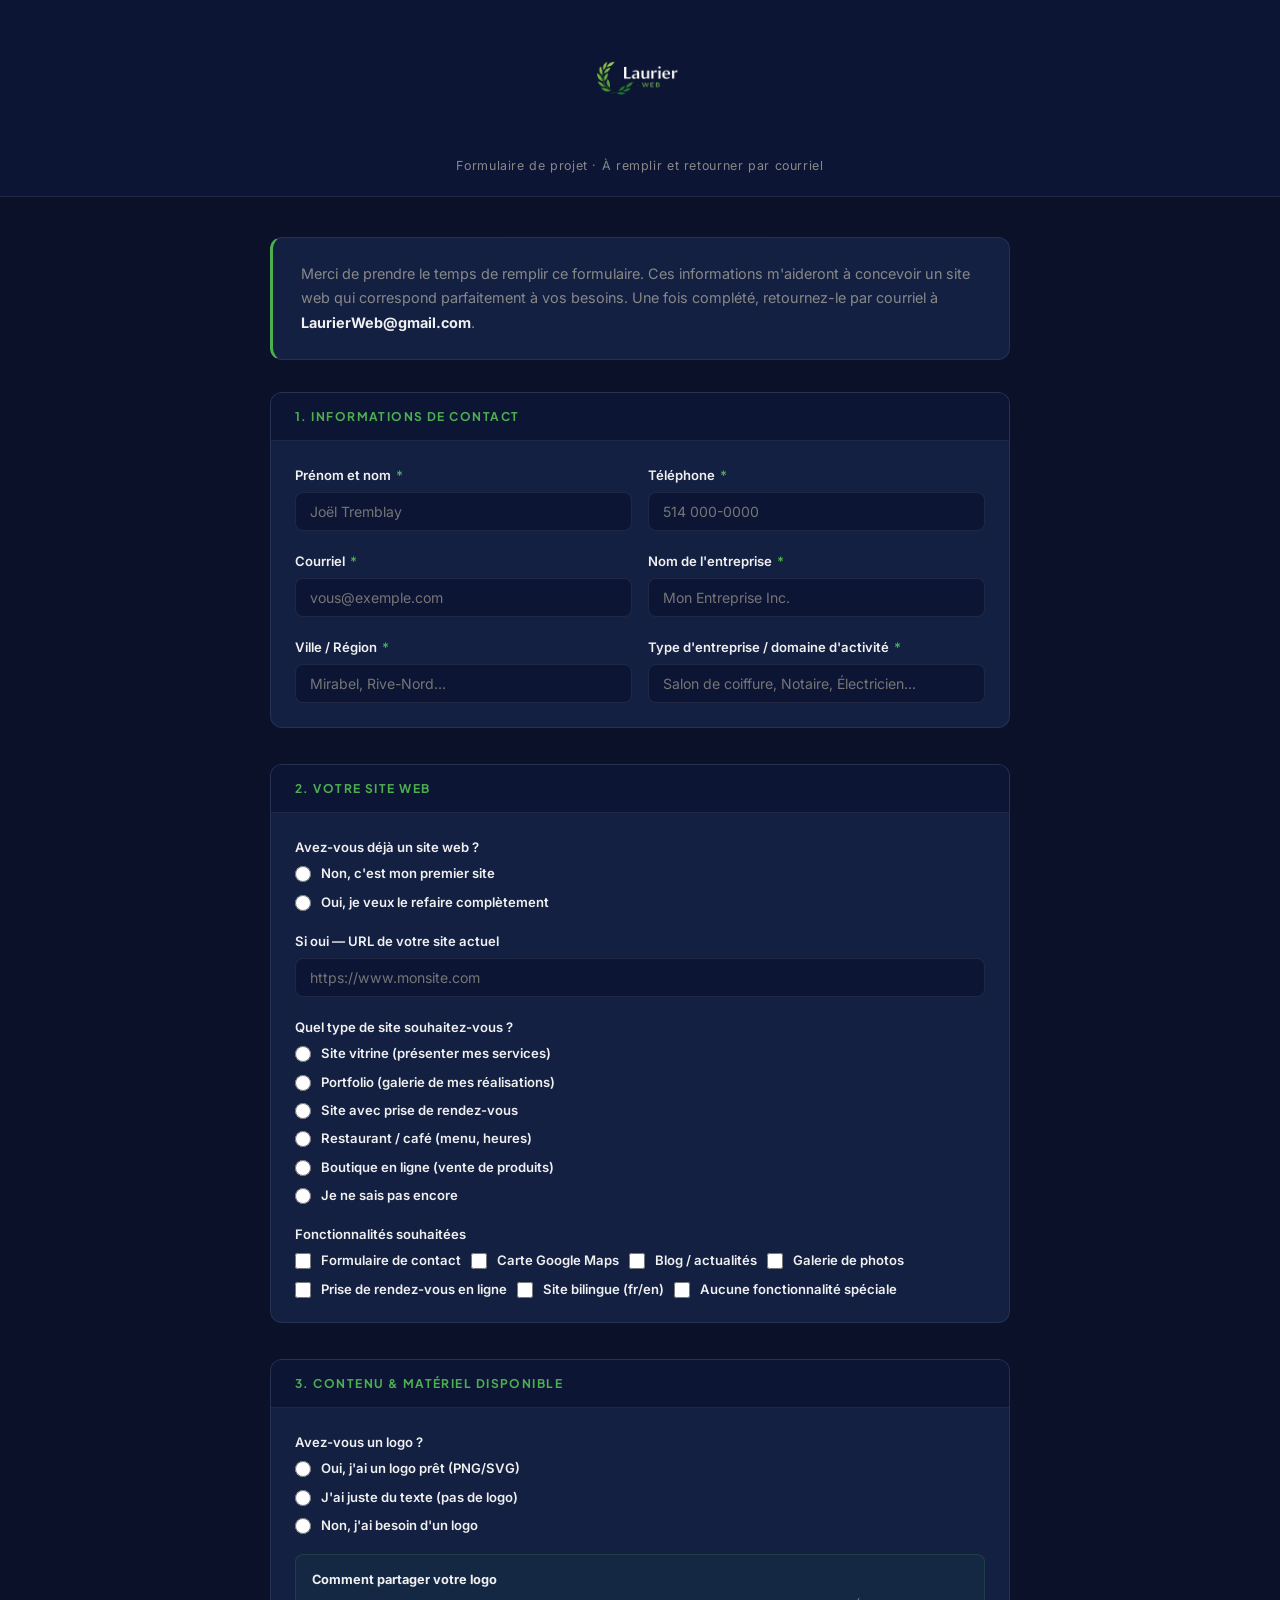
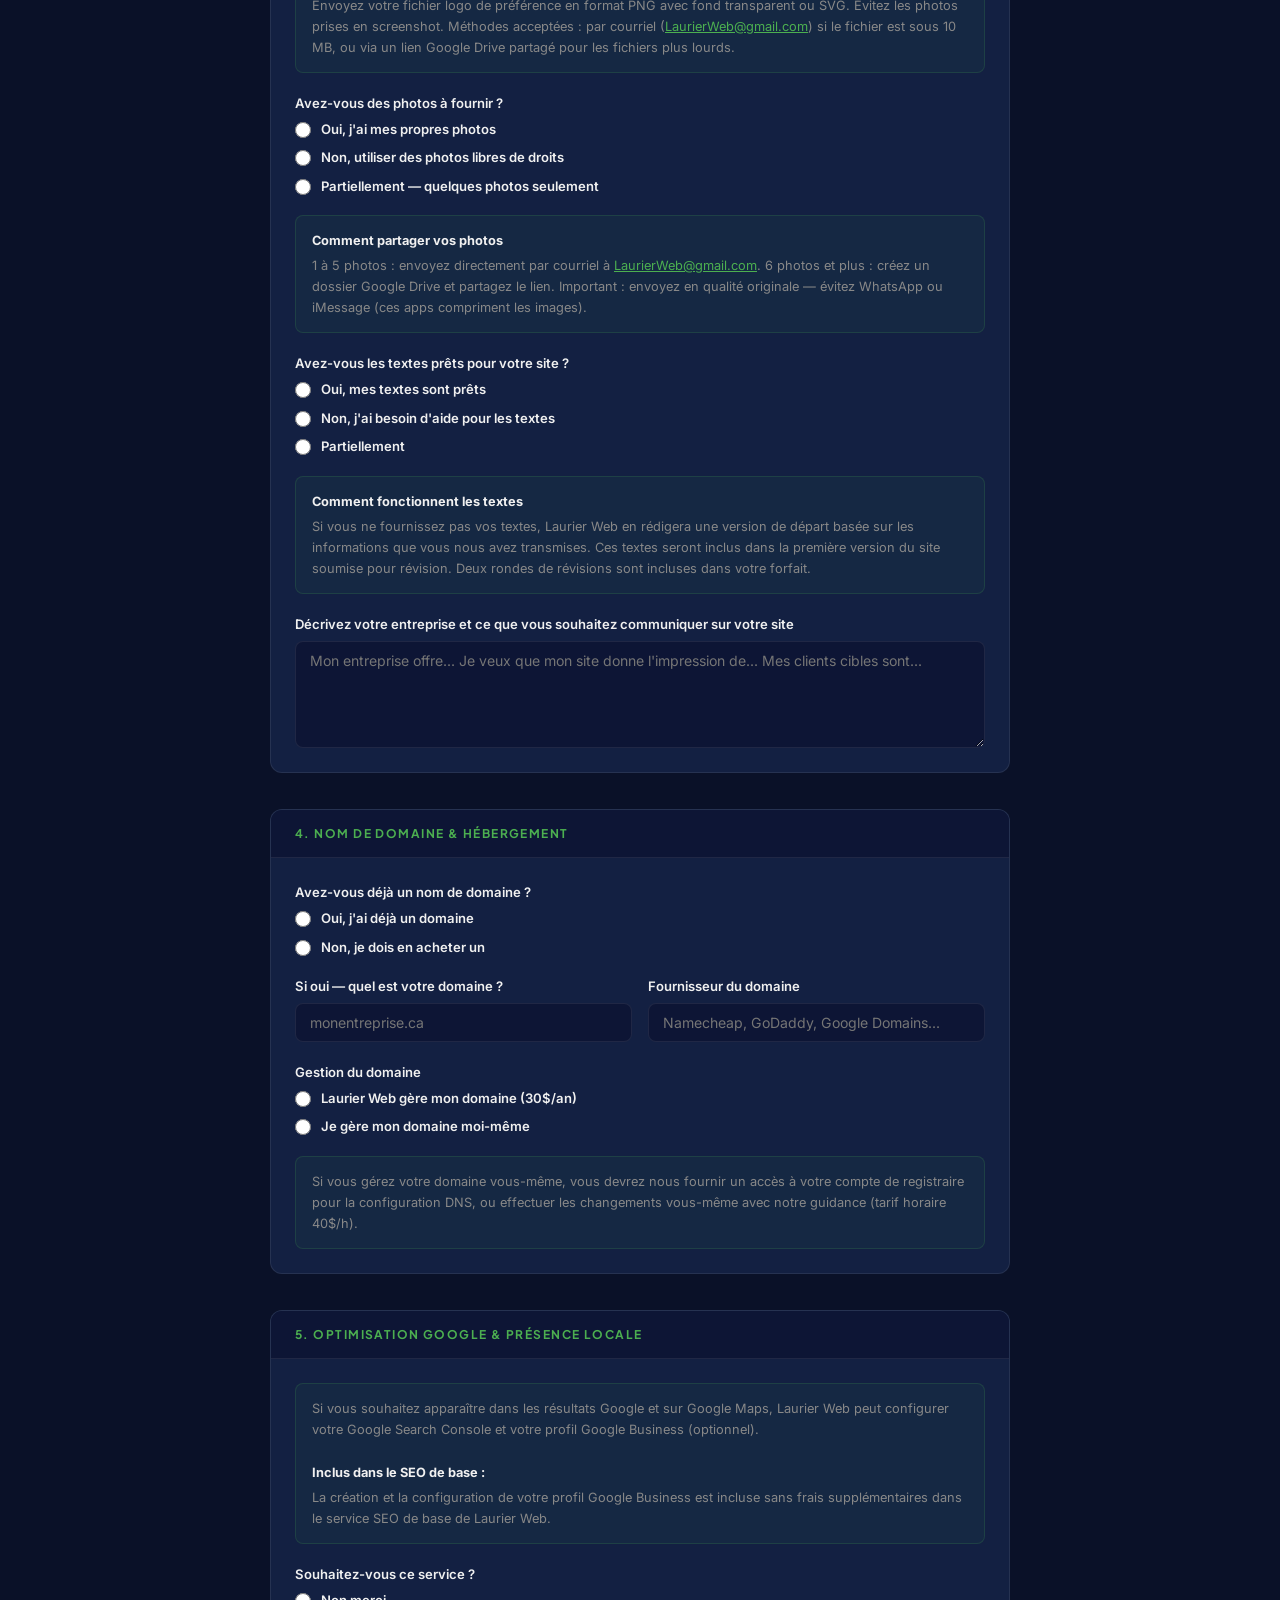
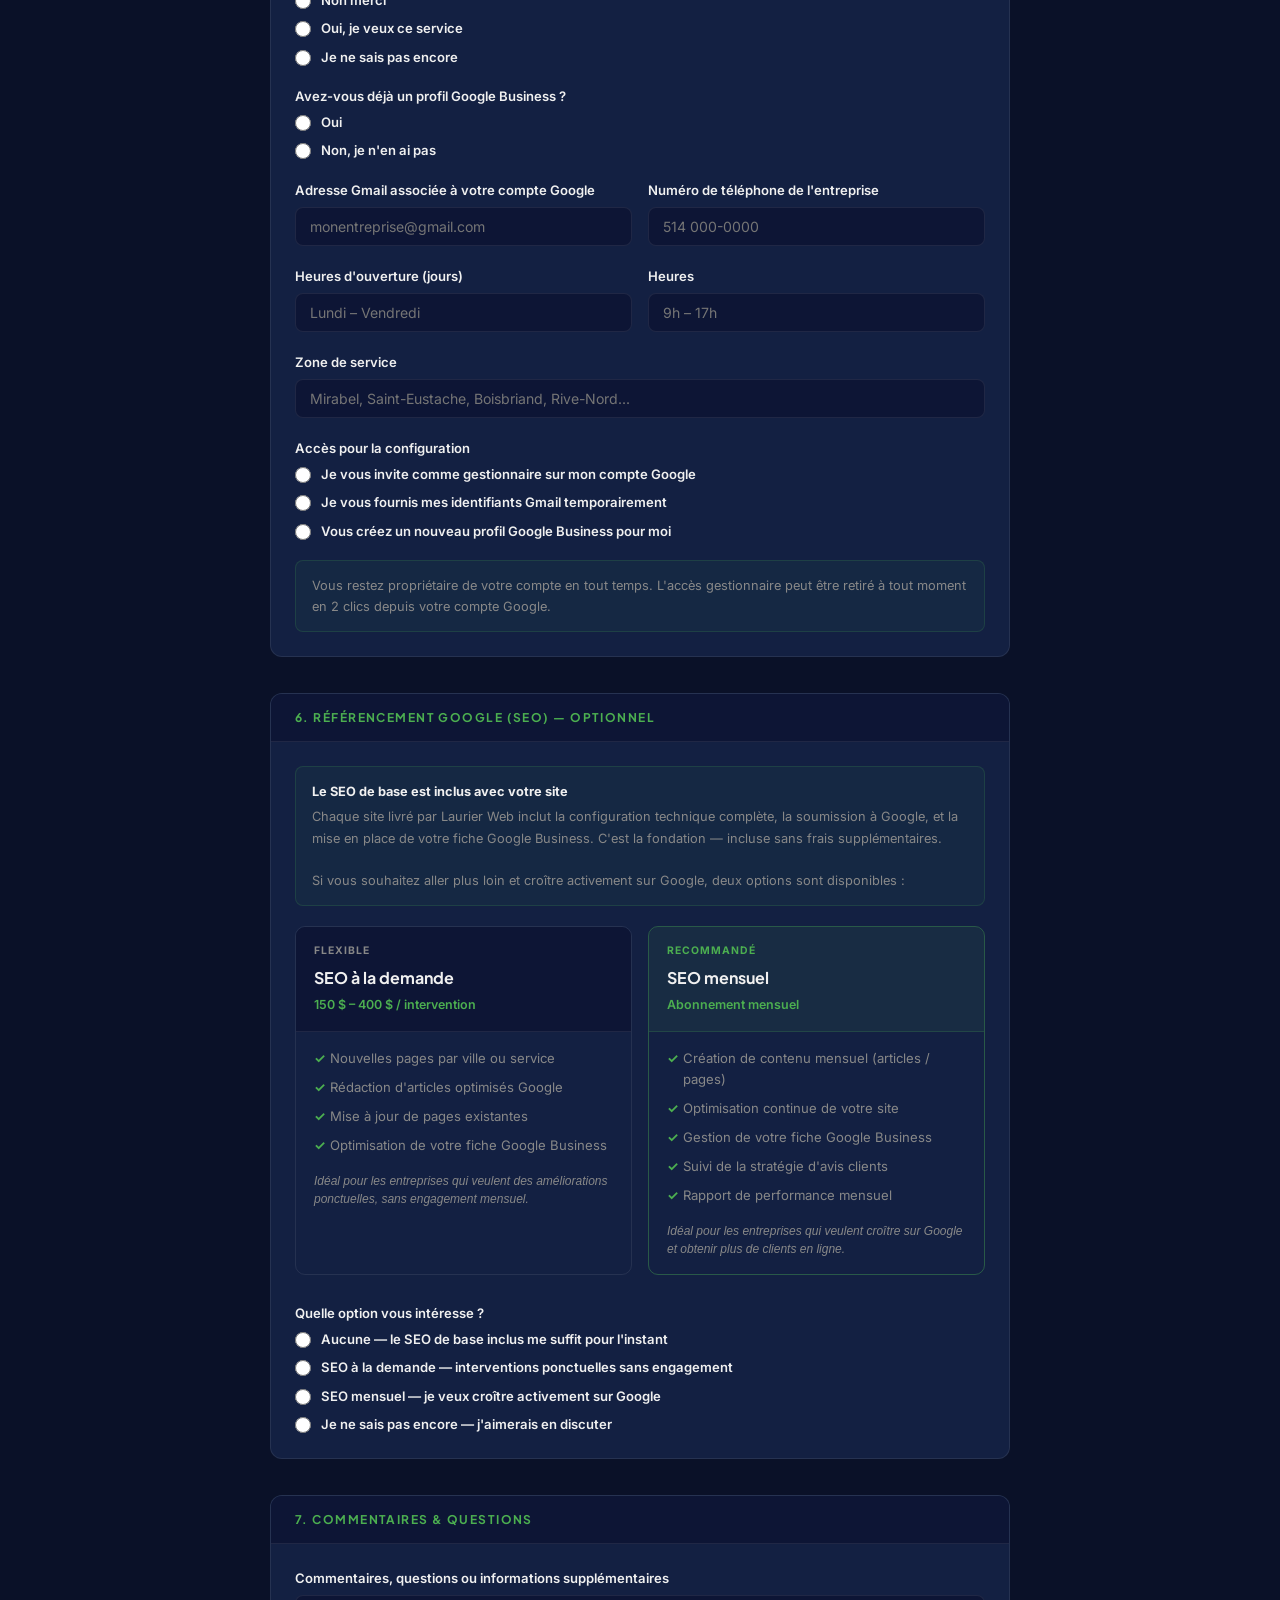
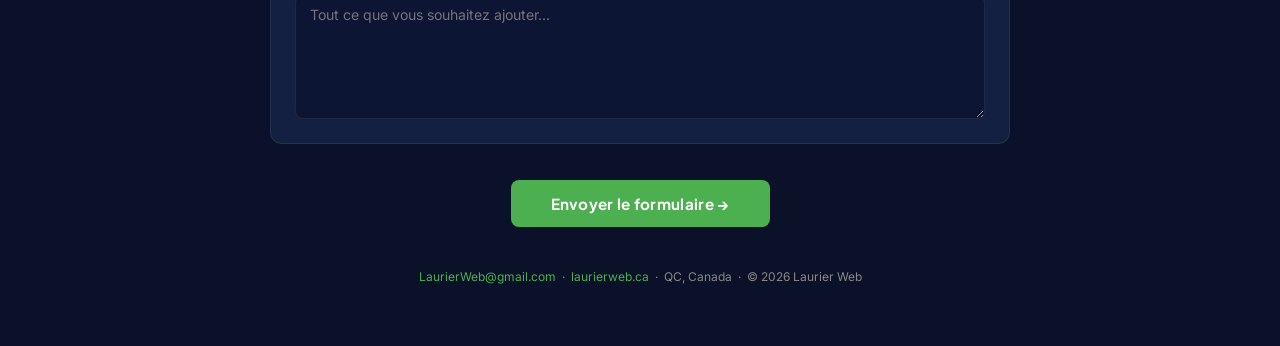
==== commit a4b0f64c: "fix: questionnaire s5 — Google Business inclus dans SEO de base + options simplifiées v2.6.3 Co-Auth" ====
--- a/questionnaire/index.html
+++ b/questionnaire/index.html
@@ -462,7 +462,8 @@
         <div class="section-title">5. Optimisation Google &amp; présence locale</div>
         <div class="section-body">
           <div class="info-box">
-            Si vous souhaitez apparaître dans les résultats Google et sur Google Maps, Laurier Web peut configurer votre Google Search Console et votre profil Google Business (optionnel).
+            Si vous souhaitez apparaître dans les résultats Google et sur Google Maps, Laurier Web peut configurer votre Google Search Console et votre profil Google Business (optionnel).<br /><br />
+            <strong>Inclus dans le SEO de base :</strong> La création et la configuration de votre profil Google Business est incluse sans frais supplémentaires dans le service SEO de base de Laurier Web.
           </div>
           <div class="field">
             <label>Souhaitez-vous ce service ?</label>
@@ -475,10 +476,8 @@
           <div class="field">
             <label>Avez-vous déjà un profil Google Business ?</label>
             <div class="check-group">
-              <label class="check-label"><input type="radio" name="google_business" value="oui_avis" /> Oui, avec des avis à conserver</label>
-              <label class="check-label"><input type="radio" name="google_business" value="oui_sans" /> Oui, sans avis</label>
+              <label class="check-label"><input type="radio" name="google_business" value="oui" /> Oui</label>
               <label class="check-label"><input type="radio" name="google_business" value="non" /> Non, je n'en ai pas</label>
-              <label class="check-label"><input type="radio" name="google_business" value="sais_pas" /> Je ne sais pas</label>
             </div>
           </div>
           <div class="row-2">
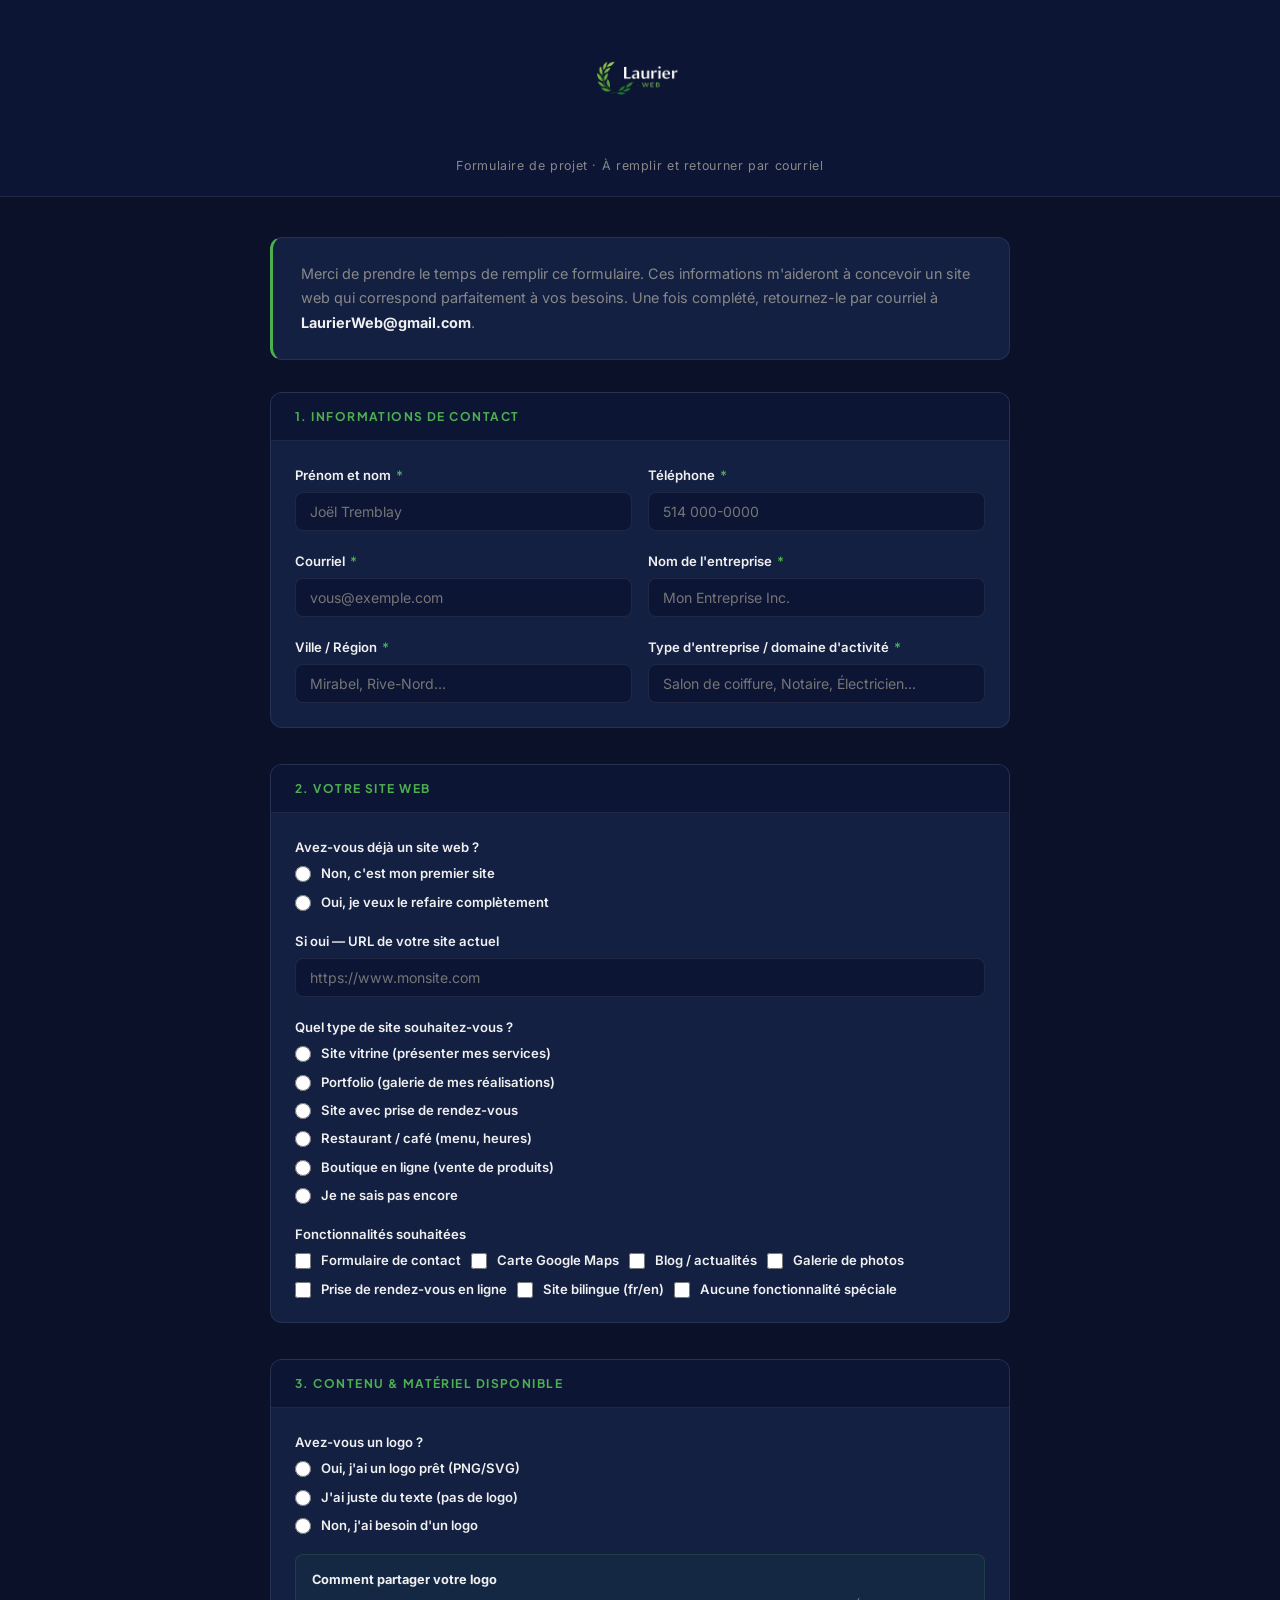
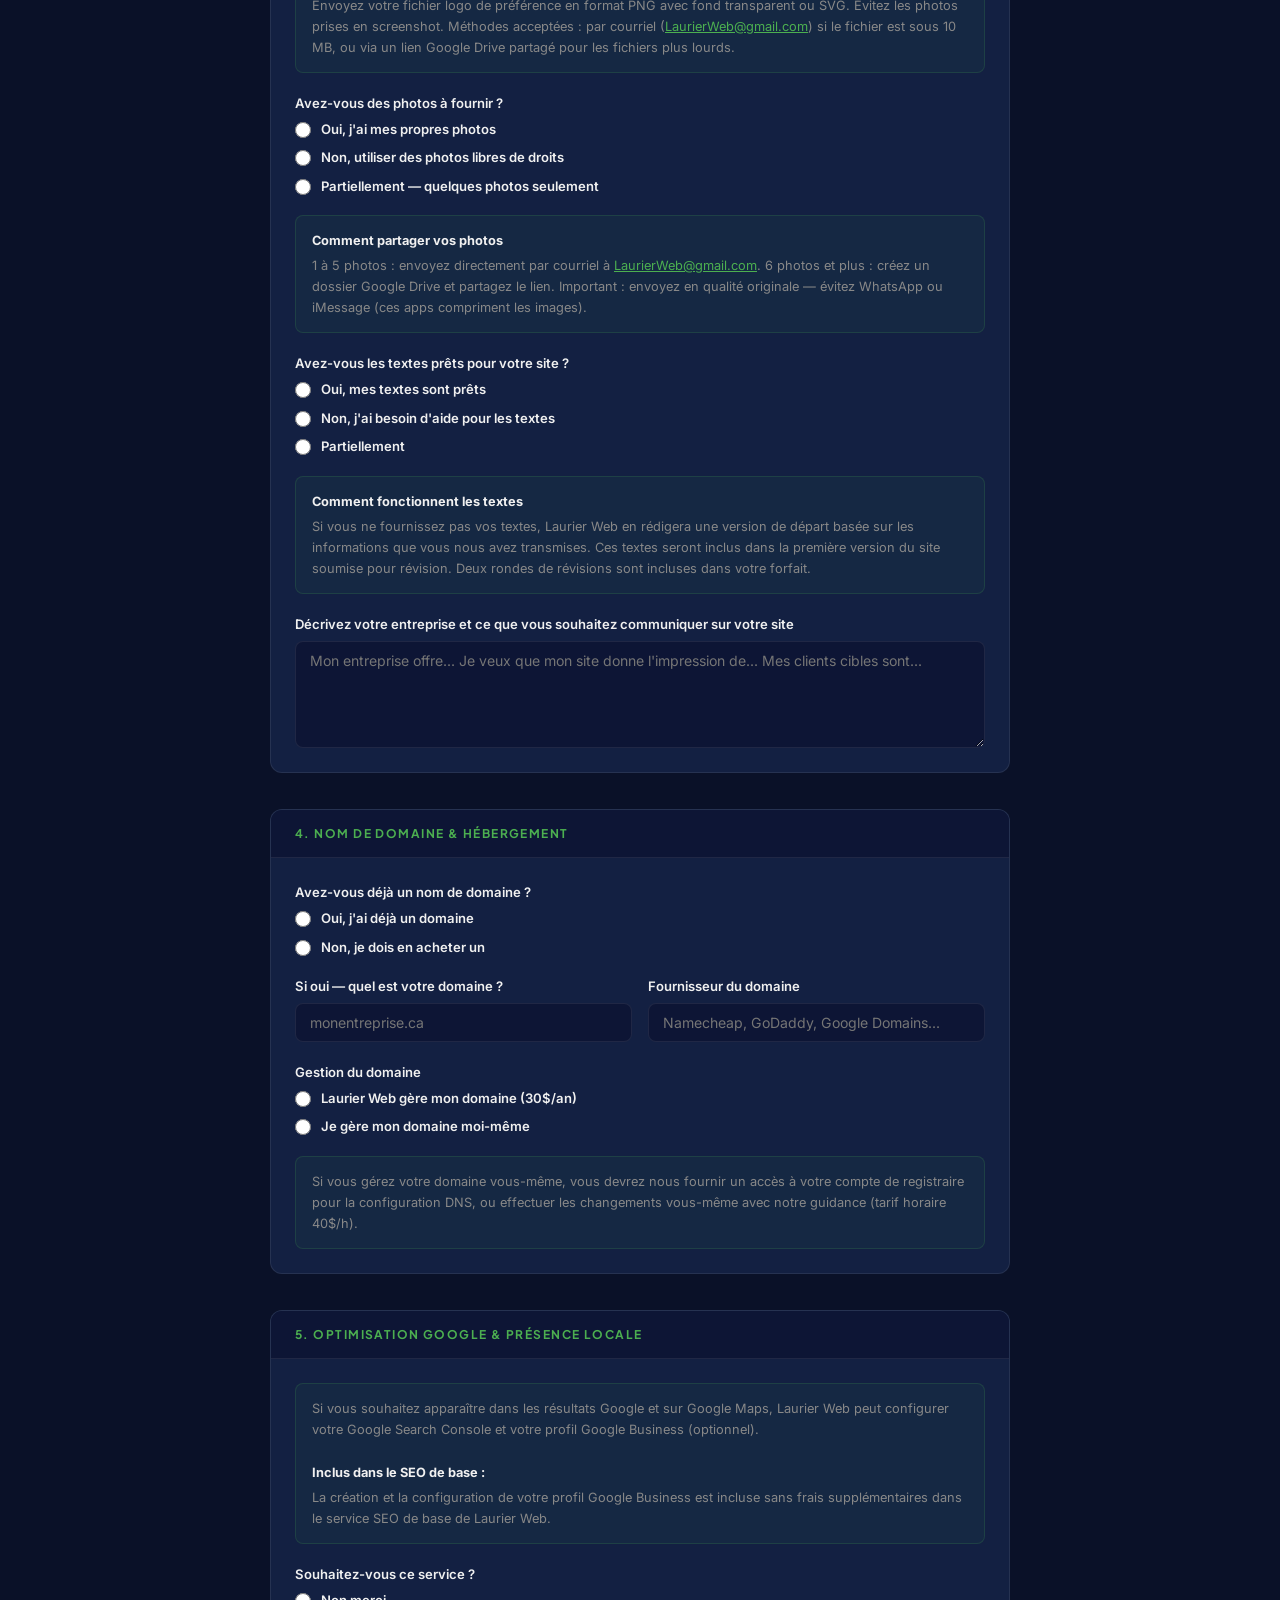
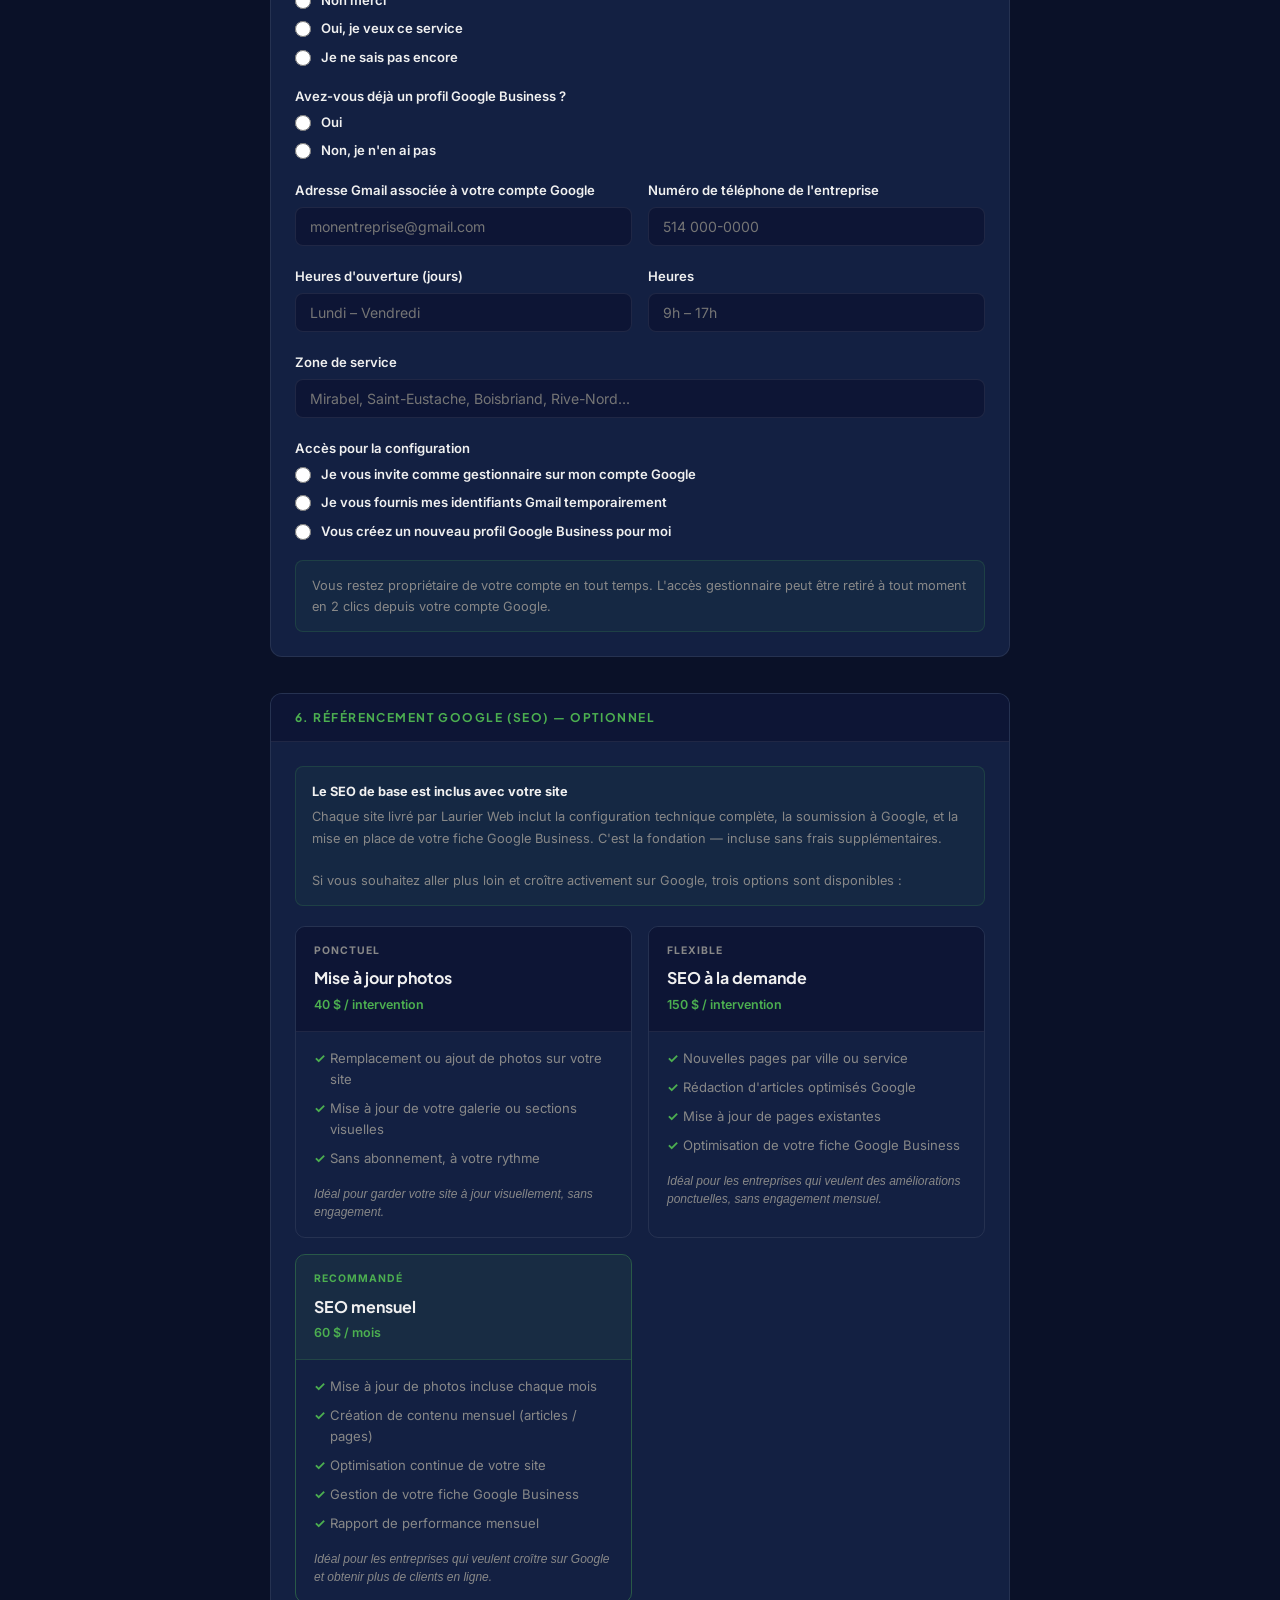
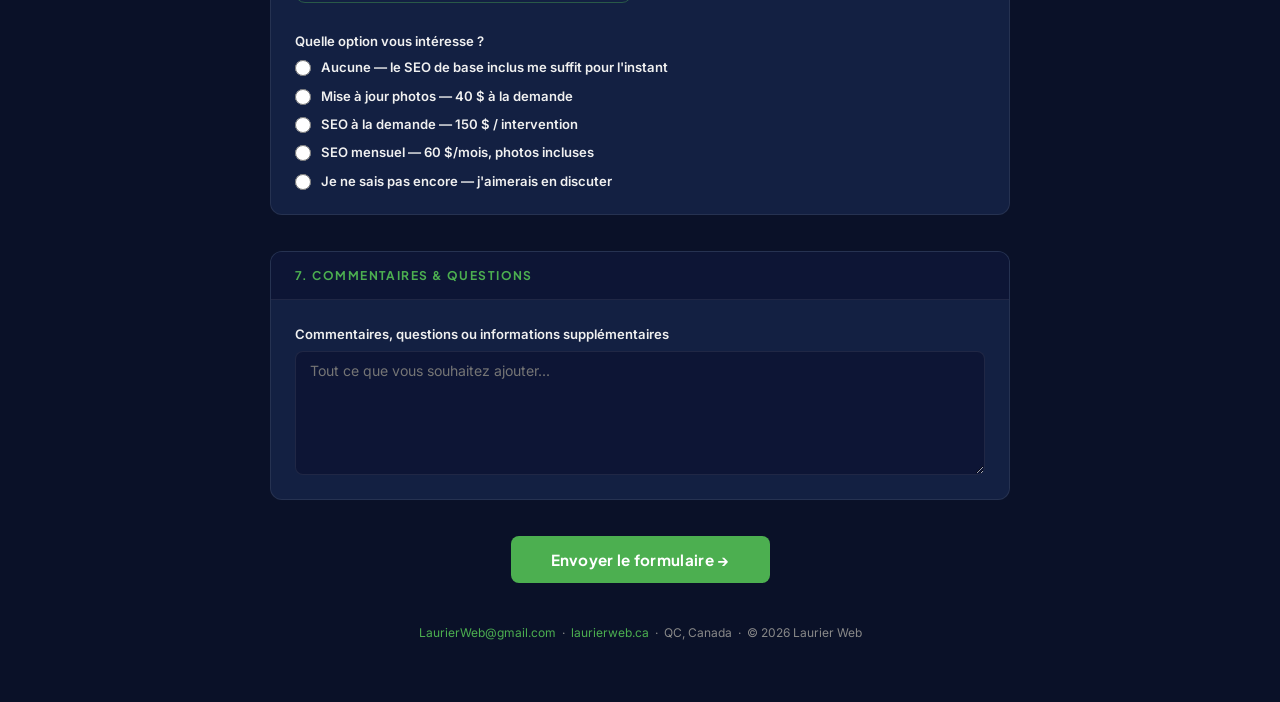
==== commit cb935cfd: "feat: questionnaire s6 — tarifs SEO mis à jour + option mise à jour photos 40$ v2.6.4 Co-Authored-By" ====
--- a/questionnaire/index.html
+++ b/questionnaire/index.html
@@ -525,16 +525,30 @@
           <div class="info-box">
             <strong>Le SEO de base est inclus avec votre site</strong>
             Chaque site livré par Laurier Web inclut la configuration technique complète, la soumission à Google, et la mise en place de votre fiche Google Business. C'est la fondation — incluse sans frais supplémentaires.<br /><br />
-            Si vous souhaitez aller plus loin et croître activement sur Google, deux options sont disponibles :
+            Si vous souhaitez aller plus loin et croître activement sur Google, trois options sont disponibles :
           </div>
 
           <div class="seo-cards">
+
+            <div class="seo-card">
+              <div class="seo-card-header">
+                <span class="seo-badge">Ponctuel</span>
+                <h3 class="seo-card-title">Mise à jour photos</h3>
+                <p class="seo-card-price">40 $ / intervention</p>
+              </div>
+              <ul class="seo-list">
+                <li>Remplacement ou ajout de photos sur votre site</li>
+                <li>Mise à jour de votre galerie ou sections visuelles</li>
+                <li>Sans abonnement, à votre rythme</li>
+              </ul>
+              <p class="seo-note">Idéal pour garder votre site à jour visuellement, sans engagement.</p>
+            </div>
 
             <div class="seo-card">
               <div class="seo-card-header">
                 <span class="seo-badge">Flexible</span>
                 <h3 class="seo-card-title">SEO à la demande</h3>
-                <p class="seo-card-price">150 $ – 400 $ / intervention</p>
+                <p class="seo-card-price">150 $ / intervention</p>
               </div>
               <ul class="seo-list">
                 <li>Nouvelles pages par ville ou service</li>
@@ -549,13 +563,13 @@
               <div class="seo-card-header">
                 <span class="seo-badge seo-badge--green">Recommandé</span>
                 <h3 class="seo-card-title">SEO mensuel</h3>
-                <p class="seo-card-price">Abonnement mensuel</p>
+                <p class="seo-card-price">60 $ / mois</p>
               </div>
               <ul class="seo-list">
+                <li>Mise à jour de photos incluse chaque mois</li>
                 <li>Création de contenu mensuel (articles / pages)</li>
                 <li>Optimisation continue de votre site</li>
                 <li>Gestion de votre fiche Google Business</li>
-                <li>Suivi de la stratégie d'avis clients</li>
                 <li>Rapport de performance mensuel</li>
               </ul>
               <p class="seo-note">Idéal pour les entreprises qui veulent croître sur Google et obtenir plus de clients en ligne.</p>
@@ -567,8 +581,9 @@
             <label>Quelle option vous intéresse ?</label>
             <div class="check-group">
               <label class="check-label"><input type="radio" name="seo_option" value="aucun" /> Aucune — le SEO de base inclus me suffit pour l'instant</label>
-              <label class="check-label"><input type="radio" name="seo_option" value="demande" /> SEO à la demande — interventions ponctuelles sans engagement</label>
-              <label class="check-label"><input type="radio" name="seo_option" value="mensuel" /> SEO mensuel — je veux croître activement sur Google</label>
+              <label class="check-label"><input type="radio" name="seo_option" value="photos" /> Mise à jour photos — 40 $ à la demande</label>
+              <label class="check-label"><input type="radio" name="seo_option" value="demande" /> SEO à la demande — 150 $ / intervention</label>
+              <label class="check-label"><input type="radio" name="seo_option" value="mensuel" /> SEO mensuel — 60 $/mois, photos incluses</label>
               <label class="check-label"><input type="radio" name="seo_option" value="sais_pas" /> Je ne sais pas encore — j'aimerais en discuter</label>
             </div>
           </div>
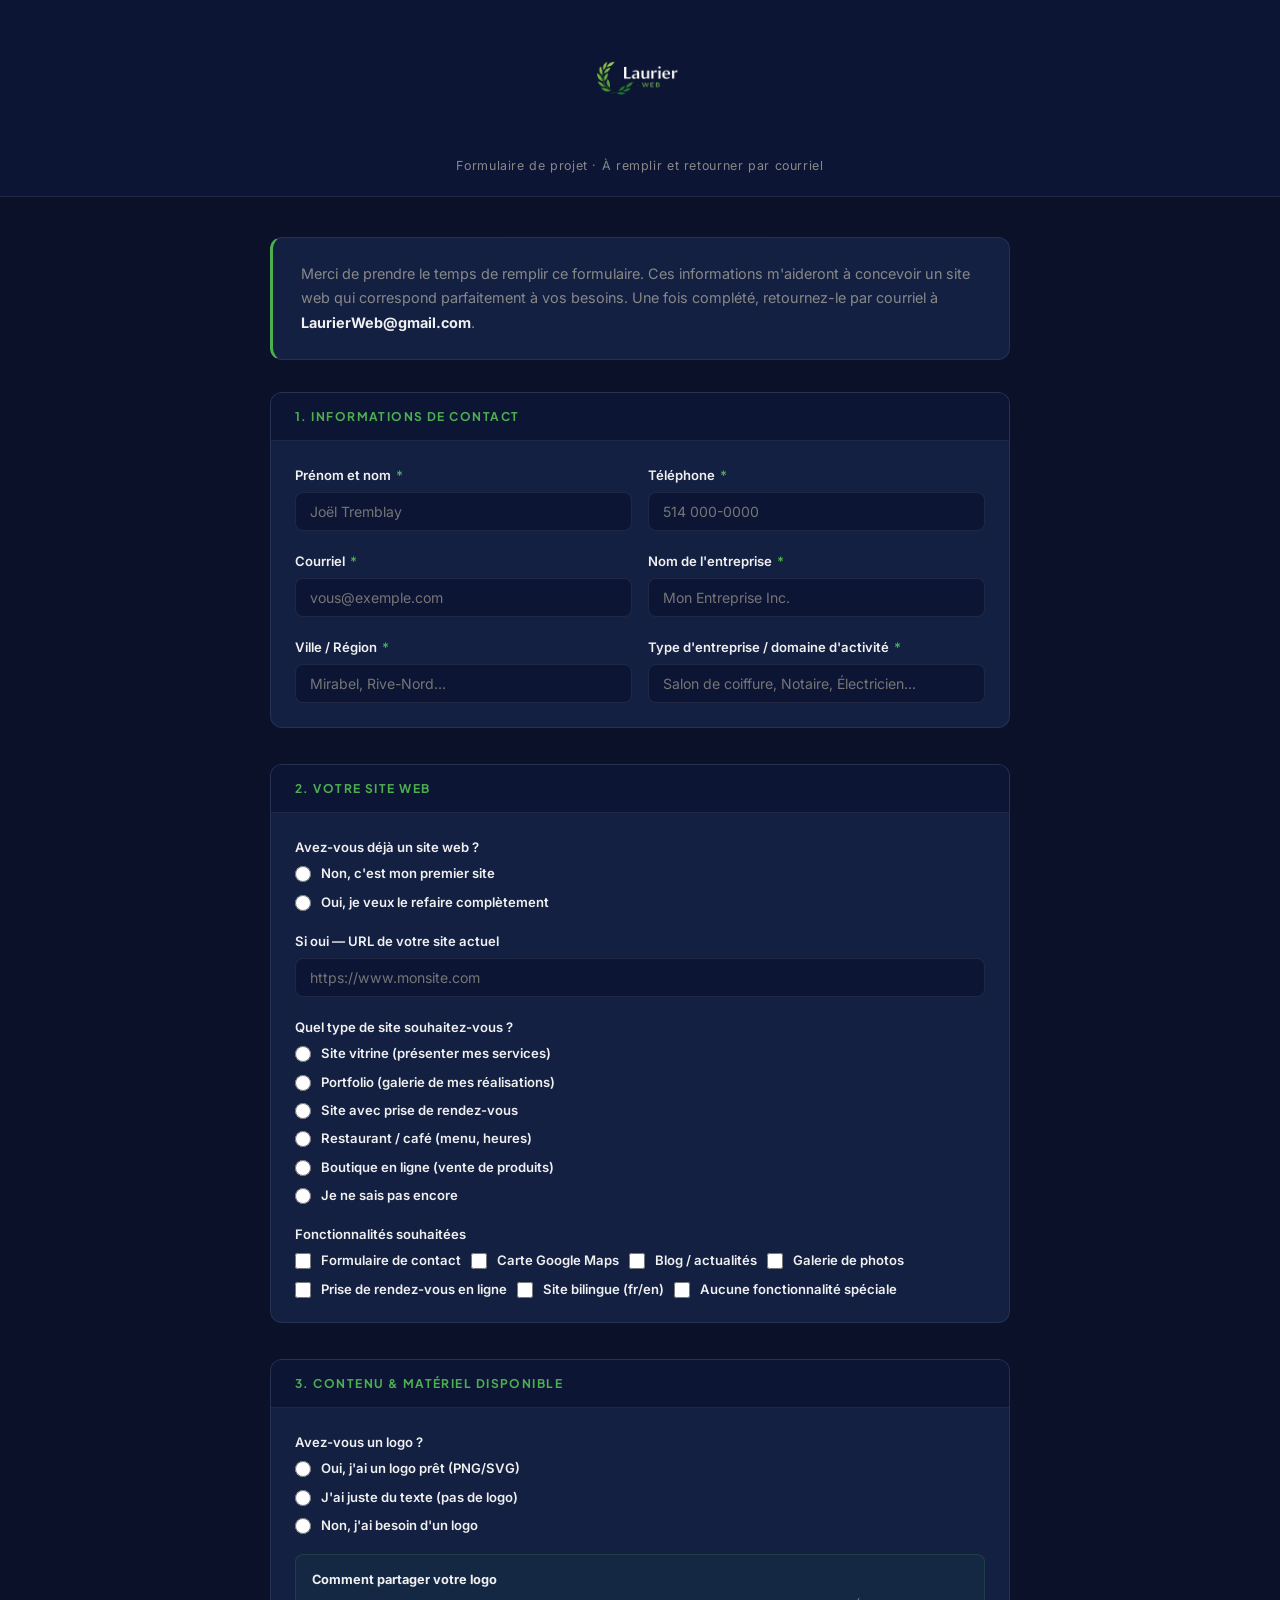
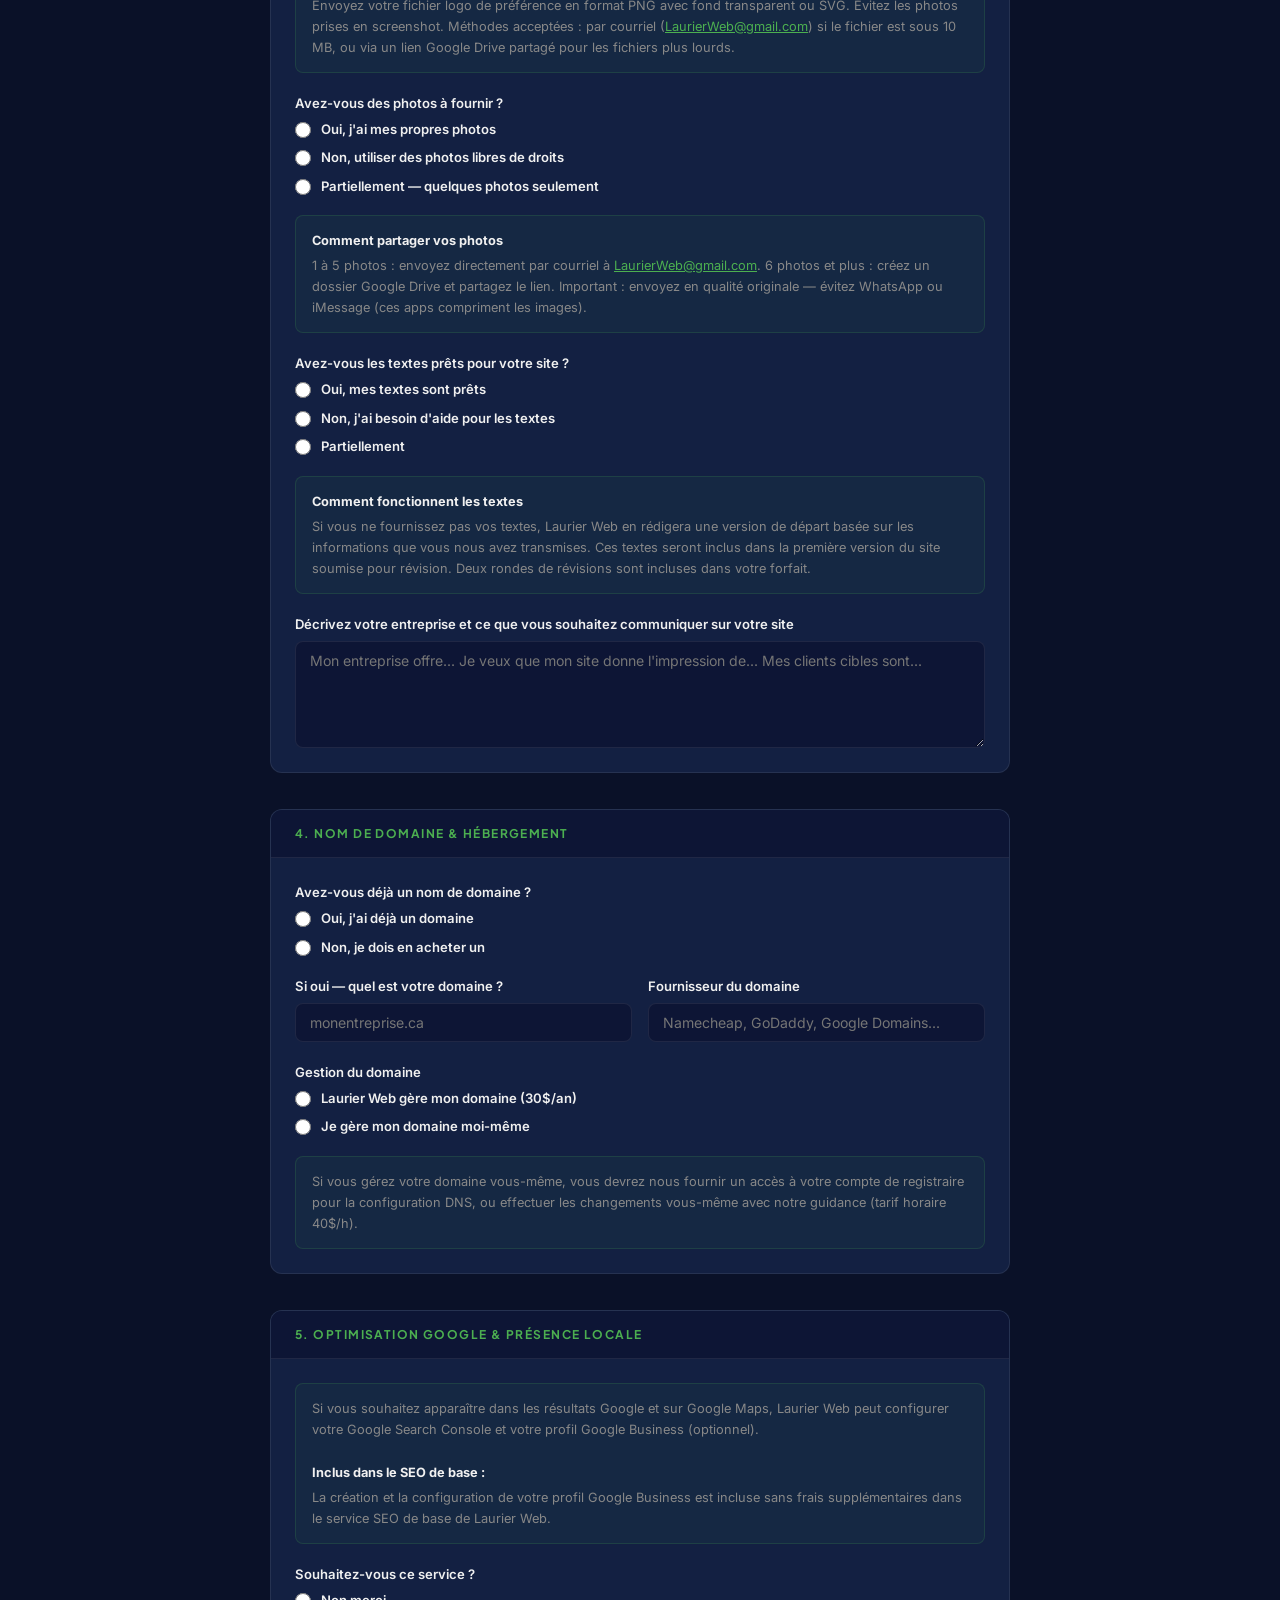
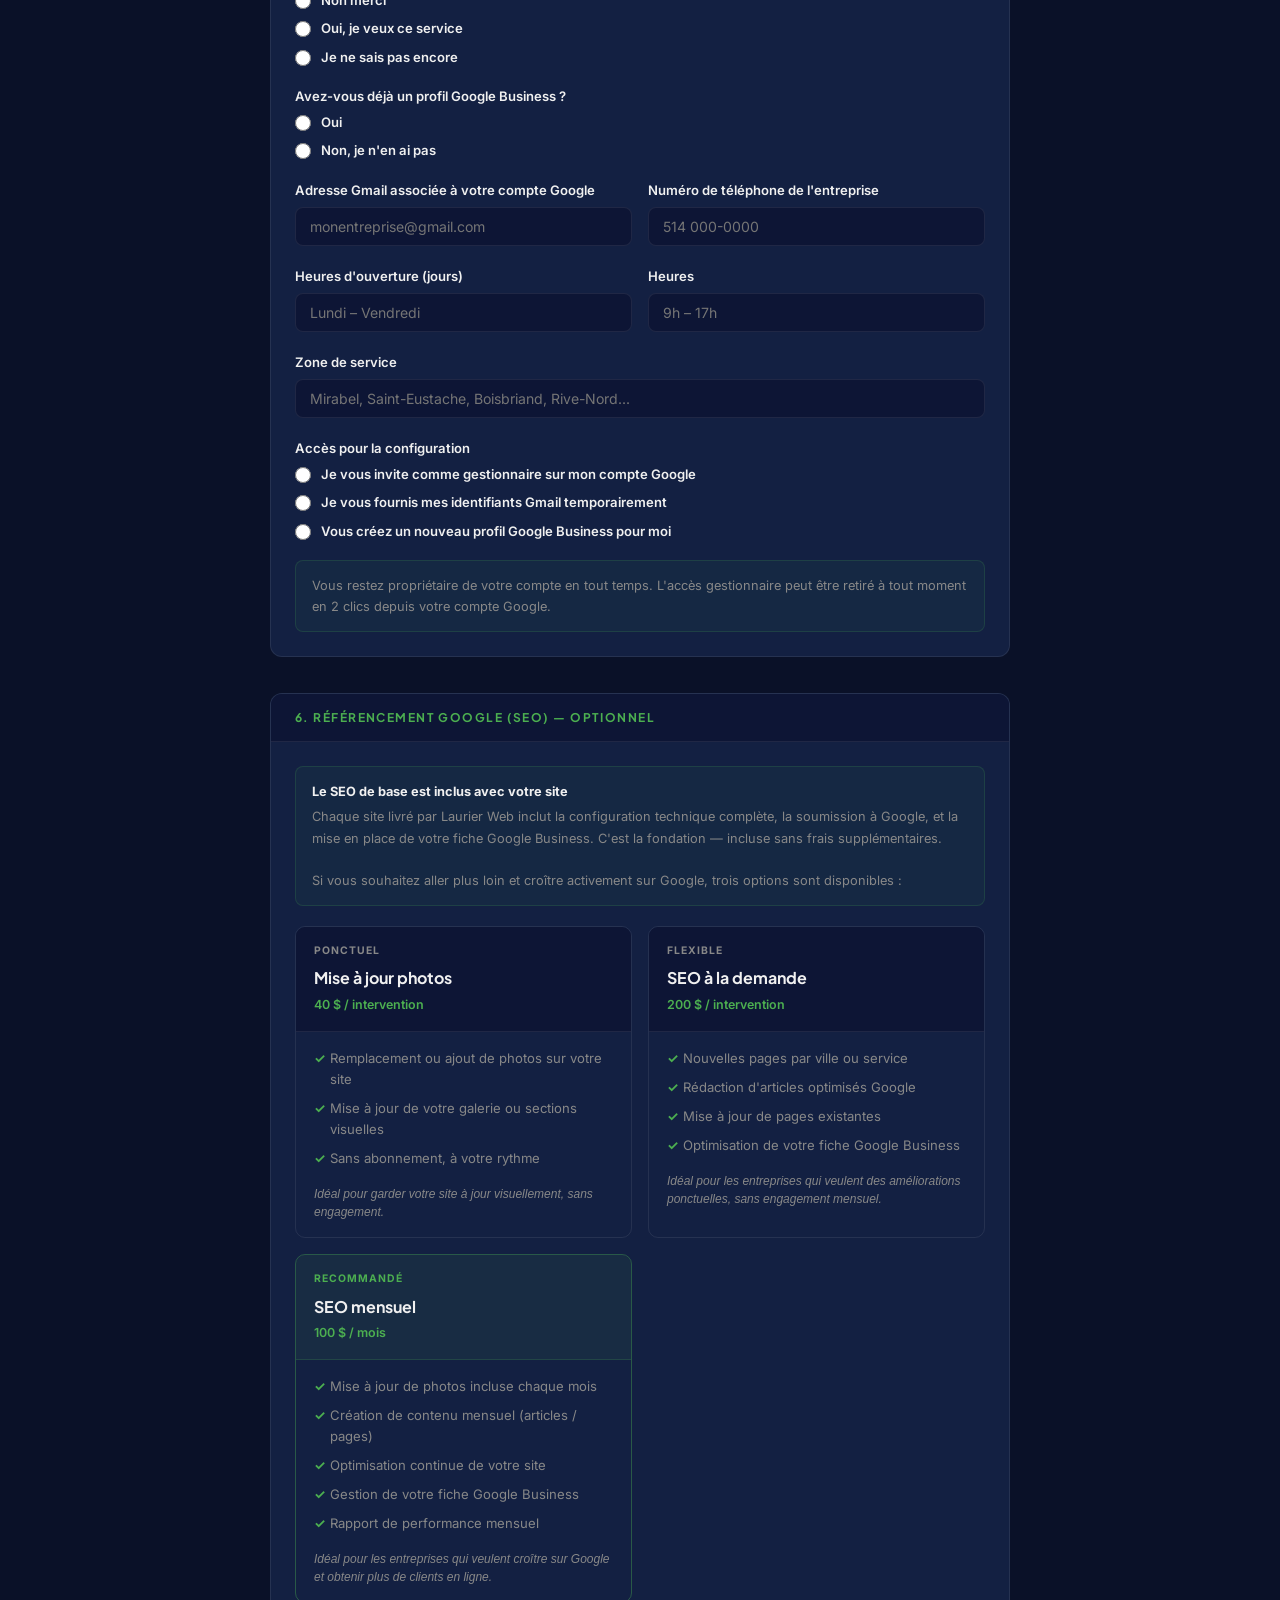
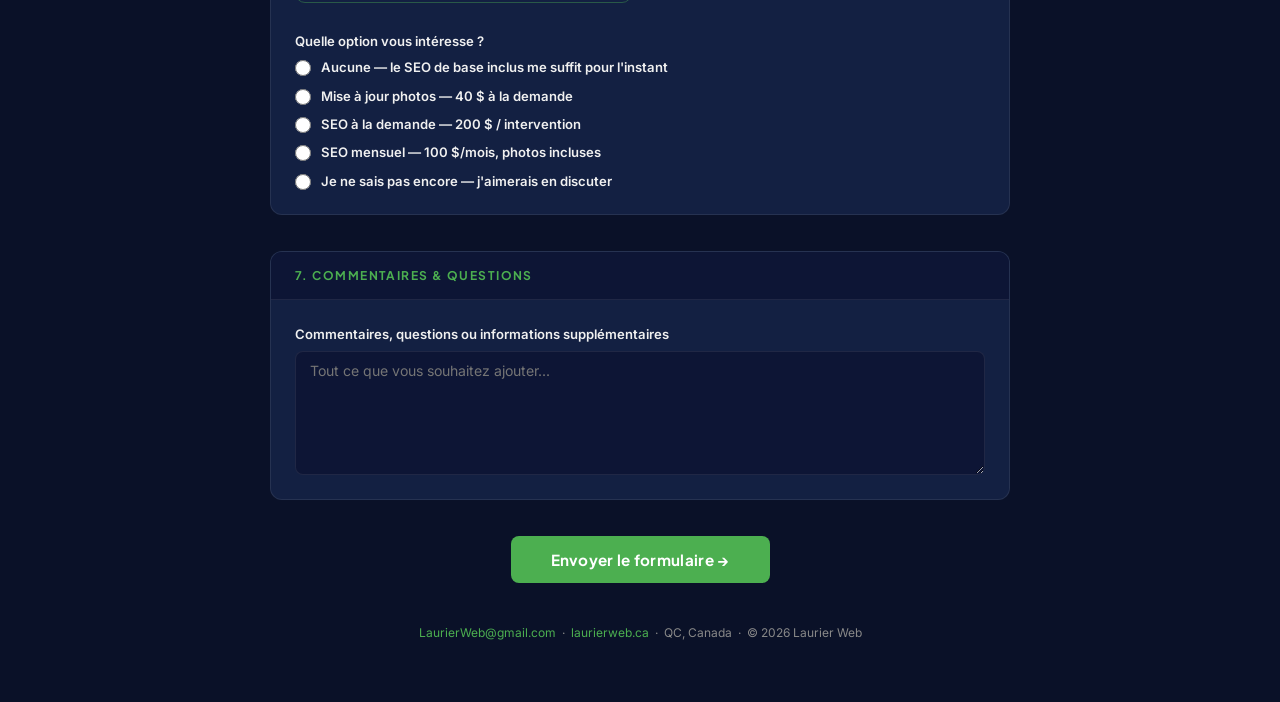
==== commit f60c1d49: "fix: tarifs SEO — à la demande 200$, mensuel 100$/mois v2.6.5 Co-Authored-By: Claude Sonnet 4.6 <nor" ====
--- a/questionnaire/index.html
+++ b/questionnaire/index.html
@@ -548,7 +548,7 @@
               <div class="seo-card-header">
                 <span class="seo-badge">Flexible</span>
                 <h3 class="seo-card-title">SEO à la demande</h3>
-                <p class="seo-card-price">150 $ / intervention</p>
+                <p class="seo-card-price">200 $ / intervention</p>
               </div>
               <ul class="seo-list">
                 <li>Nouvelles pages par ville ou service</li>
@@ -563,7 +563,7 @@
               <div class="seo-card-header">
                 <span class="seo-badge seo-badge--green">Recommandé</span>
                 <h3 class="seo-card-title">SEO mensuel</h3>
-                <p class="seo-card-price">60 $ / mois</p>
+                <p class="seo-card-price">100 $ / mois</p>
               </div>
               <ul class="seo-list">
                 <li>Mise à jour de photos incluse chaque mois</li>
@@ -582,8 +582,8 @@
             <div class="check-group">
               <label class="check-label"><input type="radio" name="seo_option" value="aucun" /> Aucune — le SEO de base inclus me suffit pour l'instant</label>
               <label class="check-label"><input type="radio" name="seo_option" value="photos" /> Mise à jour photos — 40 $ à la demande</label>
-              <label class="check-label"><input type="radio" name="seo_option" value="demande" /> SEO à la demande — 150 $ / intervention</label>
-              <label class="check-label"><input type="radio" name="seo_option" value="mensuel" /> SEO mensuel — 60 $/mois, photos incluses</label>
+              <label class="check-label"><input type="radio" name="seo_option" value="demande" /> SEO à la demande — 200 $ / intervention</label>
+              <label class="check-label"><input type="radio" name="seo_option" value="mensuel" /> SEO mensuel — 100 $/mois, photos incluses</label>
               <label class="check-label"><input type="radio" name="seo_option" value="sais_pas" /> Je ne sais pas encore — j'aimerais en discuter</label>
             </div>
           </div>
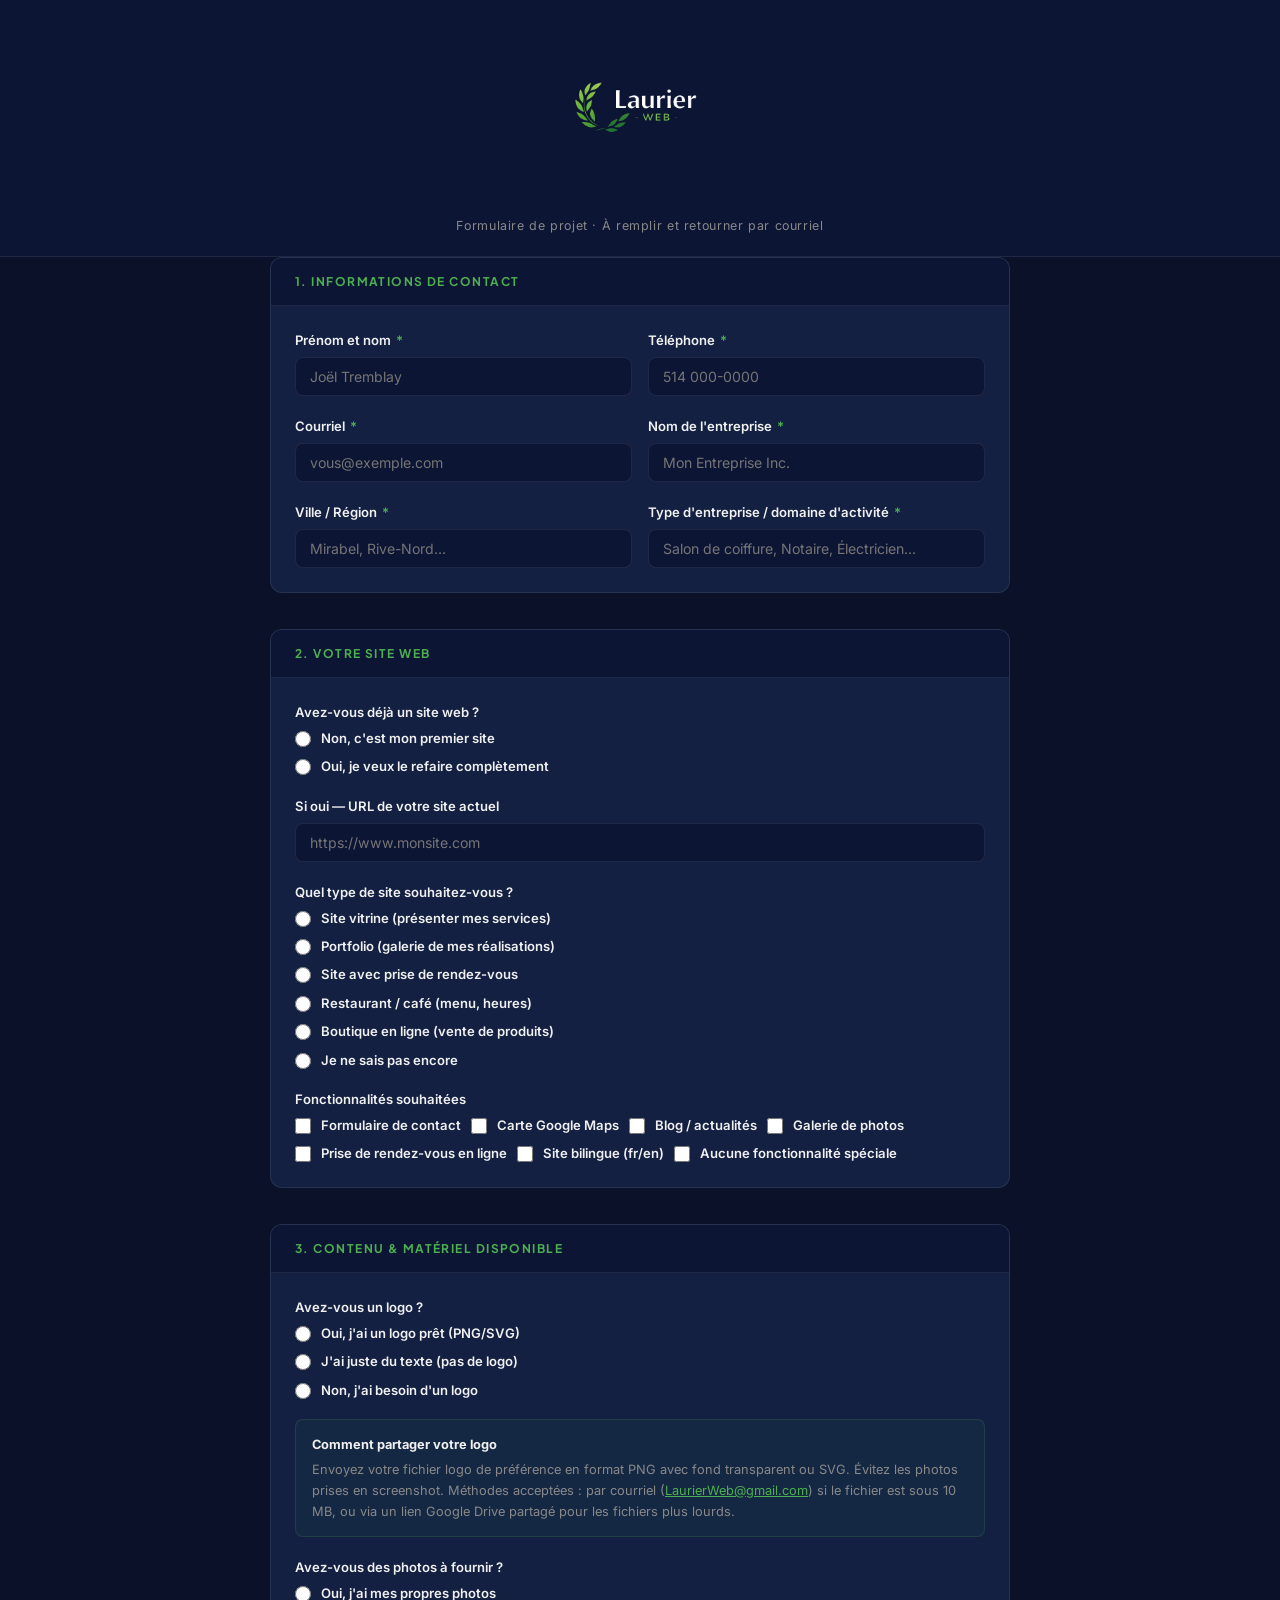
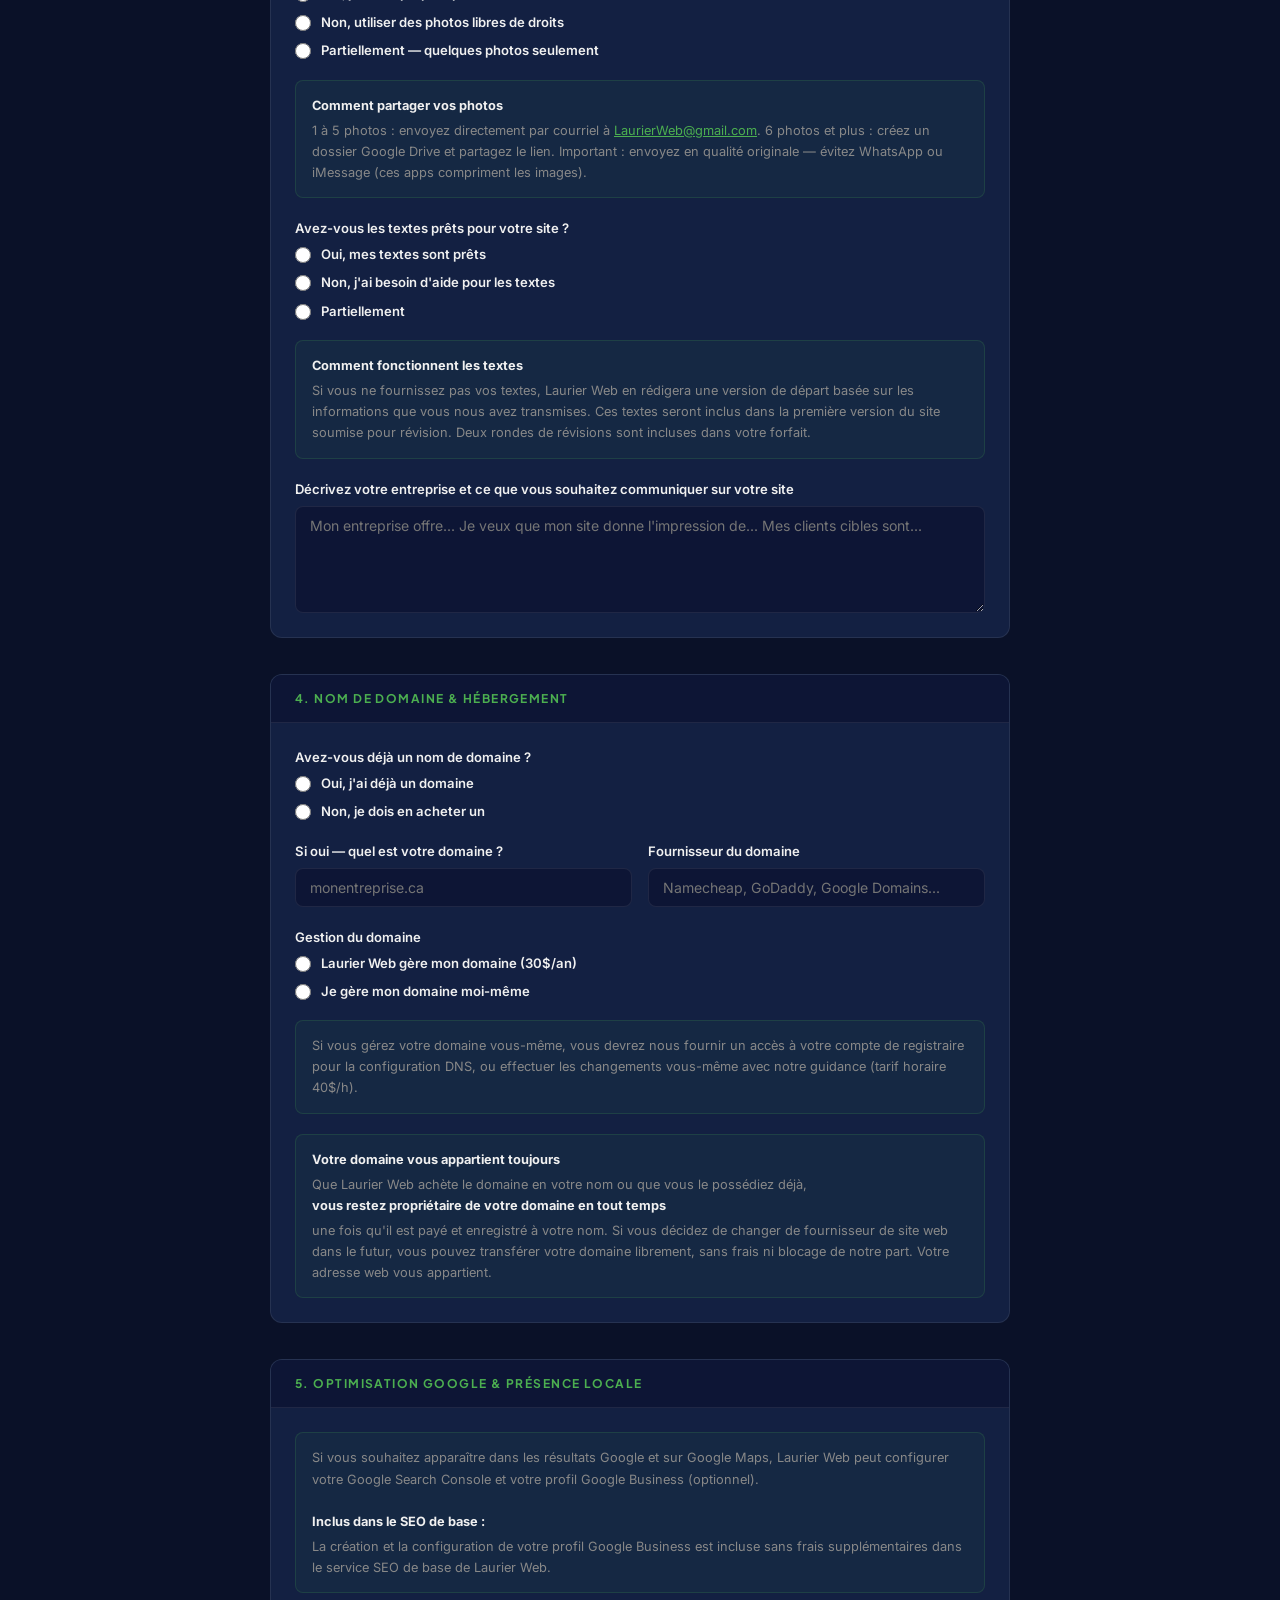
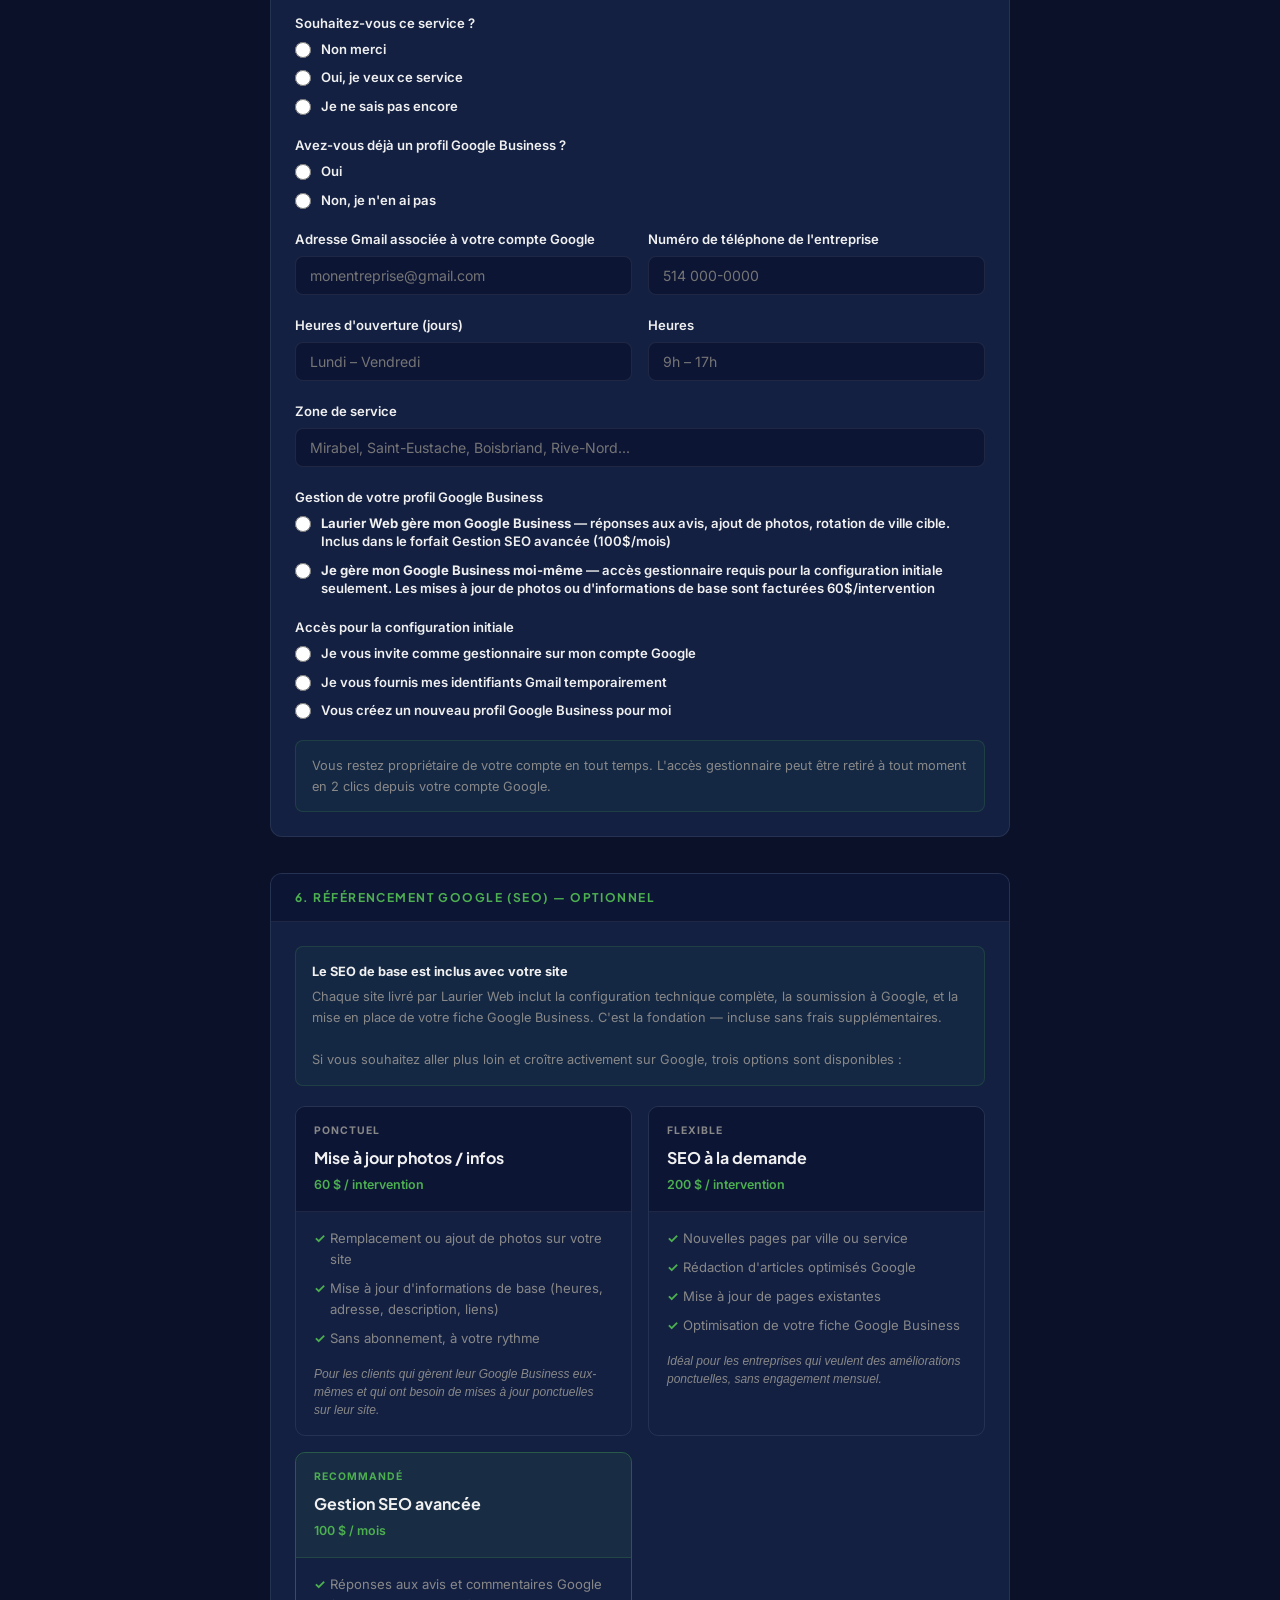
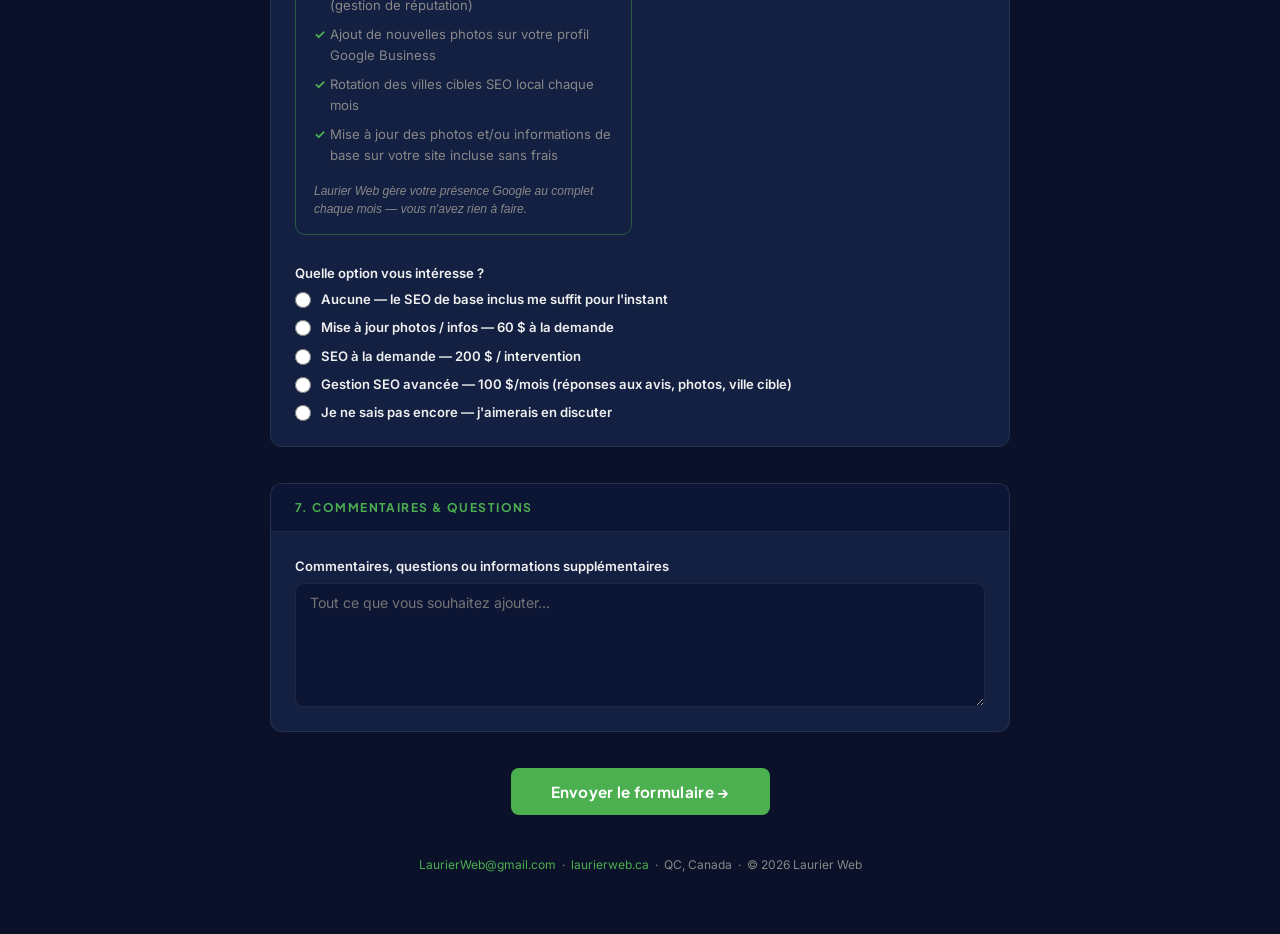
==== commit 17d31e18: "feat: questionnaire — gestion SEO avancée, logo 180px, nettoyage intro v2.7.6 Co-Authored-By: Claude" ====
--- a/questionnaire/index.html
+++ b/questionnaire/index.html
@@ -41,7 +41,7 @@
       text-align: center;
     }
     .header a { text-decoration: none; }
-    .header-logo { height: 120px; width: auto; }
+    .header-logo { height: 180px; width: auto; }
     .header-sub {
       margin-top: 8px;
       font-size: 0.78rem;
@@ -289,10 +289,6 @@
 
   <div class="container">
 
-    <div class="intro">
-      <p>Merci de prendre le temps de remplir ce formulaire. Ces informations m'aideront à concevoir un site web qui correspond parfaitement à vos besoins. Une fois complété, retournez-le par courriel à <strong style="color:var(--text)">LaurierWeb@gmail.com</strong>.</p>
-    </div>
-
     <form id="questionnaireForm">
       <input type="hidden" name="access_key" value="82fbe916-3d05-4187-922a-3287a5920ef7" />
       <input type="hidden" name="subject" value="Questionnaire de projet — Laurier Web" />
@@ -454,6 +450,10 @@
           <div class="info-box">
             Si vous gérez votre domaine vous-même, vous devrez nous fournir un accès à votre compte de registraire pour la configuration DNS, ou effectuer les changements vous-même avec notre guidance (tarif horaire 40$/h).
           </div>
+          <div class="info-box">
+            <strong>Votre domaine vous appartient toujours</strong>
+            Que Laurier Web achète le domaine en votre nom ou que vous le possédiez déjà, <strong style="color:var(--text)">vous restez propriétaire de votre domaine en tout temps</strong> une fois qu'il est payé et enregistré à votre nom. Si vous décidez de changer de fournisseur de site web dans le futur, vous pouvez transférer votre domaine librement, sans frais ni blocage de notre part. Votre adresse web vous appartient.
+          </div>
         </div>
       </div>
 
@@ -505,7 +505,14 @@
             <input type="text" name="zone_service" placeholder="Mirabel, Saint-Eustache, Boisbriand, Rive-Nord..." />
           </div>
           <div class="field">
-            <label>Accès pour la configuration</label>
+            <label>Gestion de votre profil Google Business</label>
+            <div class="check-group">
+              <label class="check-label"><input type="radio" name="gestion_google" value="laurier" /> <span><strong style="color:var(--text)">Laurier Web gère mon Google Business</strong> — réponses aux avis, ajout de photos, rotation de ville cible. Inclus dans le forfait Gestion SEO avancée (100$/mois)</span></label>
+              <label class="check-label"><input type="radio" name="gestion_google" value="client" /> <span><strong style="color:var(--text)">Je gère mon Google Business moi-même</strong> — accès gestionnaire requis pour la configuration initiale seulement. Les mises à jour de photos ou d'informations de base sont facturées 60$/intervention</span></label>
+            </div>
+          </div>
+          <div class="field">
+            <label>Accès pour la configuration initiale</label>
             <div class="check-group">
               <label class="check-label"><input type="radio" name="acces_google" value="gestionnaire" /> Je vous invite comme gestionnaire sur mon compte Google</label>
               <label class="check-label"><input type="radio" name="acces_google" value="identifiants" /> Je vous fournis mes identifiants Gmail temporairement</label>
@@ -533,15 +540,15 @@
             <div class="seo-card">
               <div class="seo-card-header">
                 <span class="seo-badge">Ponctuel</span>
-                <h3 class="seo-card-title">Mise à jour photos</h3>
-                <p class="seo-card-price">40 $ / intervention</p>
+                <h3 class="seo-card-title">Mise à jour photos / infos</h3>
+                <p class="seo-card-price">60 $ / intervention</p>
               </div>
               <ul class="seo-list">
                 <li>Remplacement ou ajout de photos sur votre site</li>
-                <li>Mise à jour de votre galerie ou sections visuelles</li>
+                <li>Mise à jour d'informations de base (heures, adresse, description, liens)</li>
                 <li>Sans abonnement, à votre rythme</li>
               </ul>
-              <p class="seo-note">Idéal pour garder votre site à jour visuellement, sans engagement.</p>
+              <p class="seo-note">Pour les clients qui gèrent leur Google Business eux-mêmes et qui ont besoin de mises à jour ponctuelles sur leur site.</p>
             </div>
 
             <div class="seo-card">
@@ -562,17 +569,16 @@
             <div class="seo-card seo-card--featured">
               <div class="seo-card-header">
                 <span class="seo-badge seo-badge--green">Recommandé</span>
-                <h3 class="seo-card-title">SEO mensuel</h3>
+                <h3 class="seo-card-title">Gestion SEO avancée</h3>
                 <p class="seo-card-price">100 $ / mois</p>
               </div>
               <ul class="seo-list">
-                <li>Mise à jour de photos incluse chaque mois</li>
-                <li>Création de contenu mensuel (articles / pages)</li>
-                <li>Optimisation continue de votre site</li>
-                <li>Gestion de votre fiche Google Business</li>
-                <li>Rapport de performance mensuel</li>
+                <li>Réponses aux avis et commentaires Google (gestion de réputation)</li>
+                <li>Ajout de nouvelles photos sur votre profil Google Business</li>
+                <li>Rotation des villes cibles SEO local chaque mois</li>
+                <li>Mise à jour des photos et/ou informations de base sur votre site incluse sans frais</li>
               </ul>
-              <p class="seo-note">Idéal pour les entreprises qui veulent croître sur Google et obtenir plus de clients en ligne.</p>
+              <p class="seo-note">Laurier Web gère votre présence Google au complet chaque mois — vous n'avez rien à faire.</p>
             </div>
 
           </div>
@@ -581,9 +587,9 @@
             <label>Quelle option vous intéresse ?</label>
             <div class="check-group">
               <label class="check-label"><input type="radio" name="seo_option" value="aucun" /> Aucune — le SEO de base inclus me suffit pour l'instant</label>
-              <label class="check-label"><input type="radio" name="seo_option" value="photos" /> Mise à jour photos — 40 $ à la demande</label>
+              <label class="check-label"><input type="radio" name="seo_option" value="photos" /> Mise à jour photos / infos — 60 $ à la demande</label>
               <label class="check-label"><input type="radio" name="seo_option" value="demande" /> SEO à la demande — 200 $ / intervention</label>
-              <label class="check-label"><input type="radio" name="seo_option" value="mensuel" /> SEO mensuel — 100 $/mois, photos incluses</label>
+              <label class="check-label"><input type="radio" name="seo_option" value="mensuel" /> Gestion SEO avancée — 100 $/mois (réponses aux avis, photos, ville cible)</label>
               <label class="check-label"><input type="radio" name="seo_option" value="sais_pas" /> Je ne sais pas encore — j'aimerais en discuter</label>
             </div>
           </div>
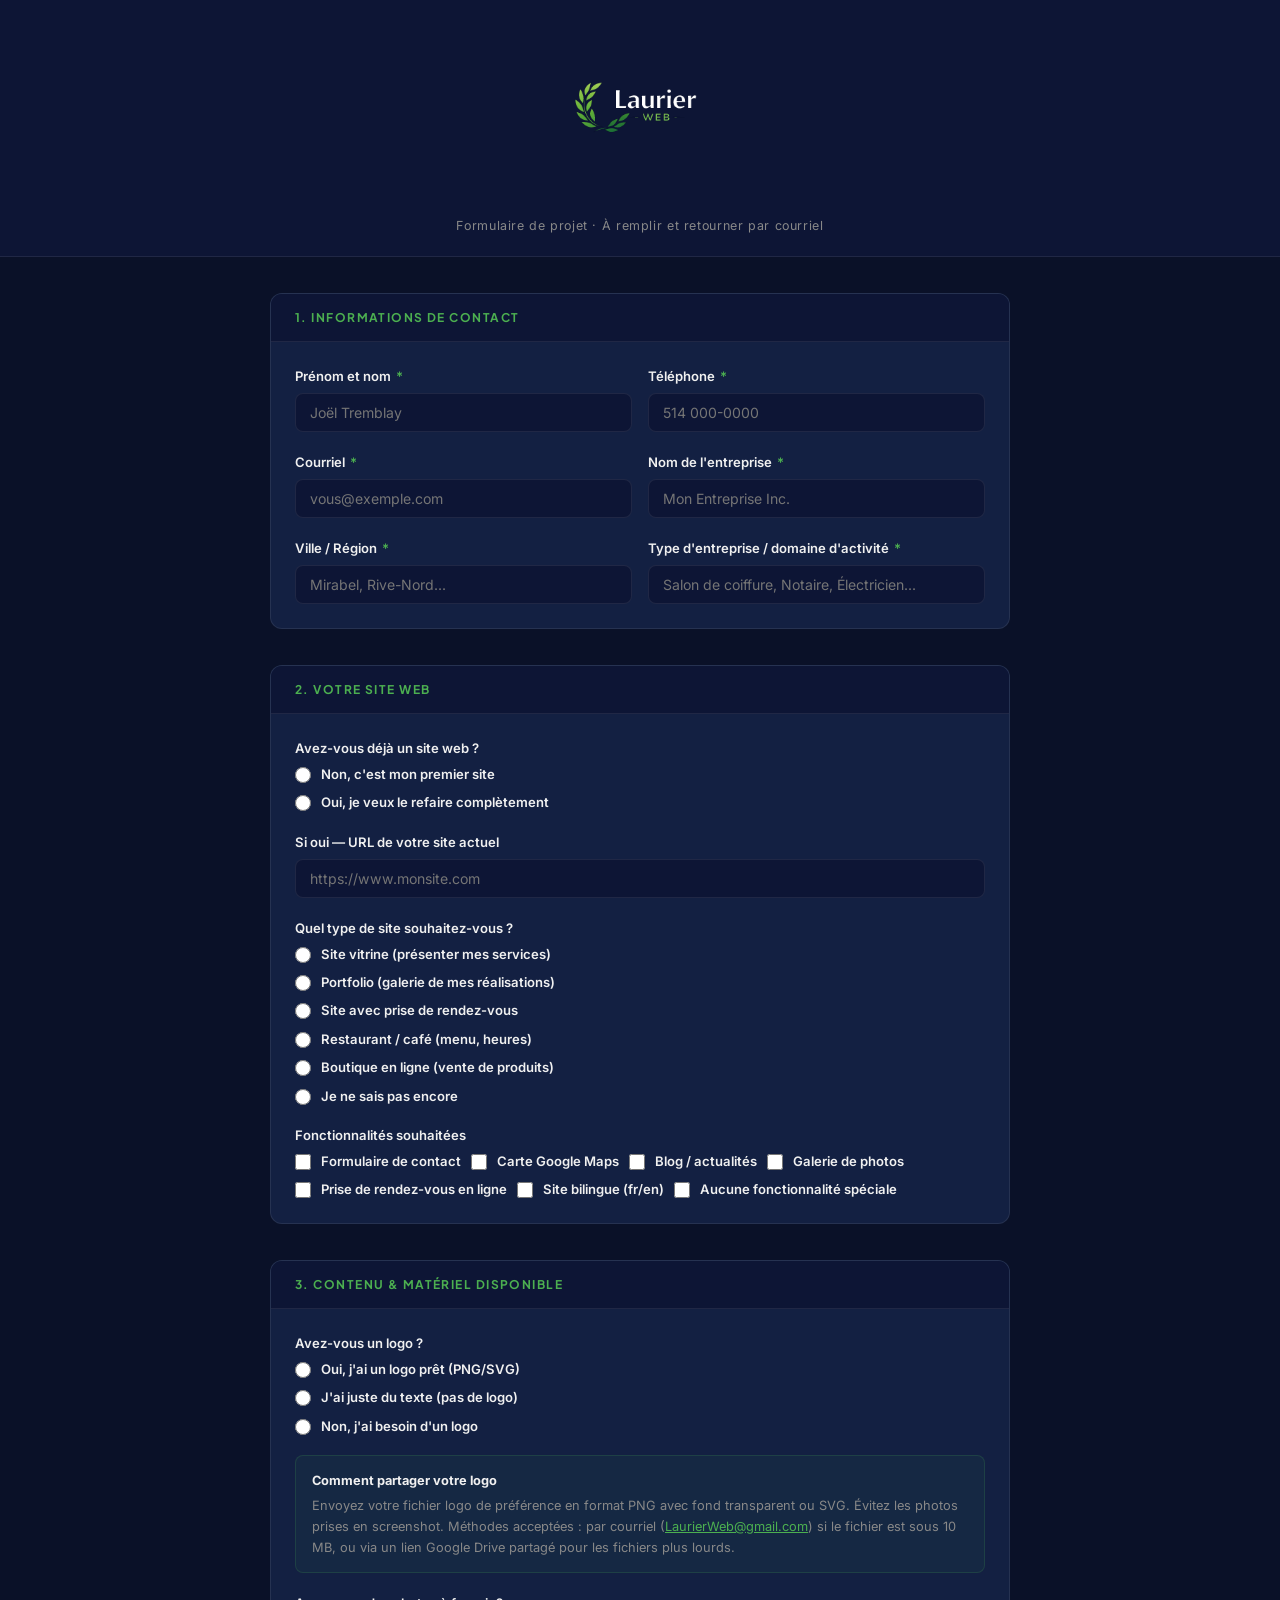
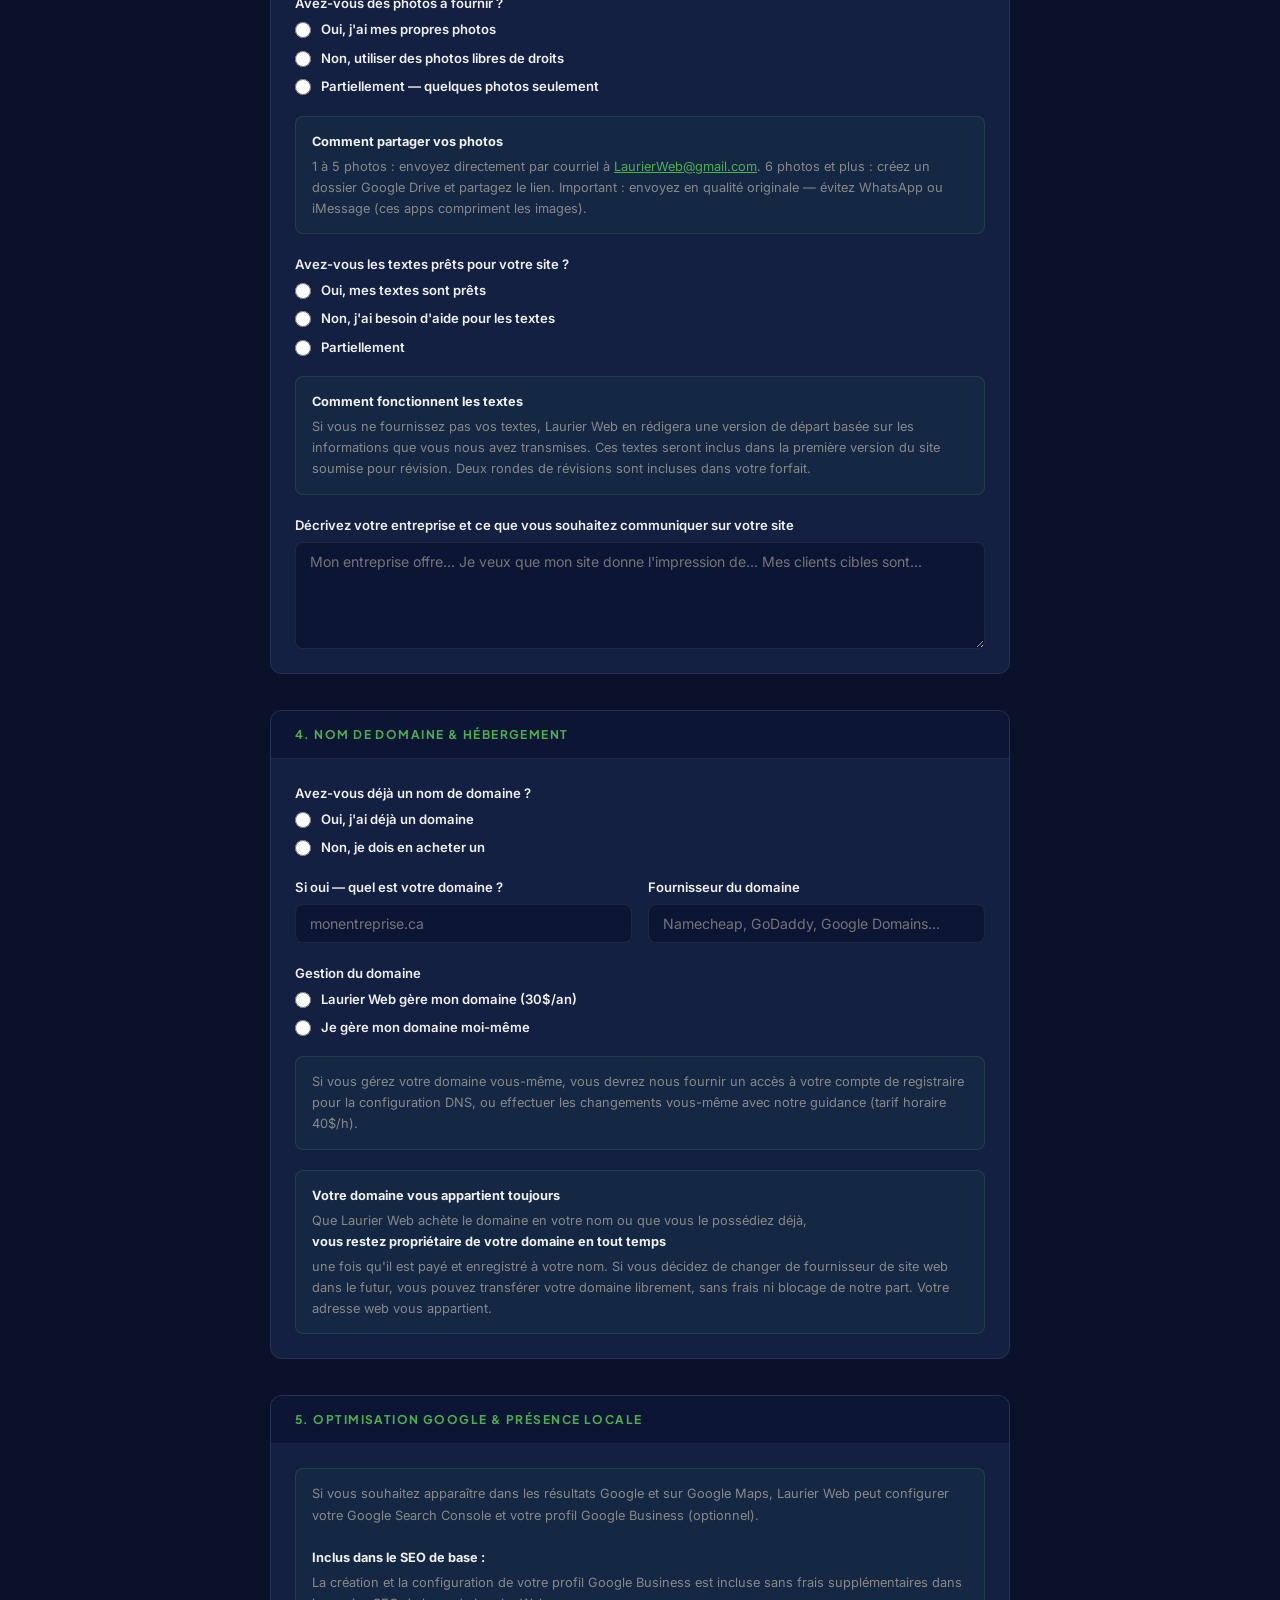
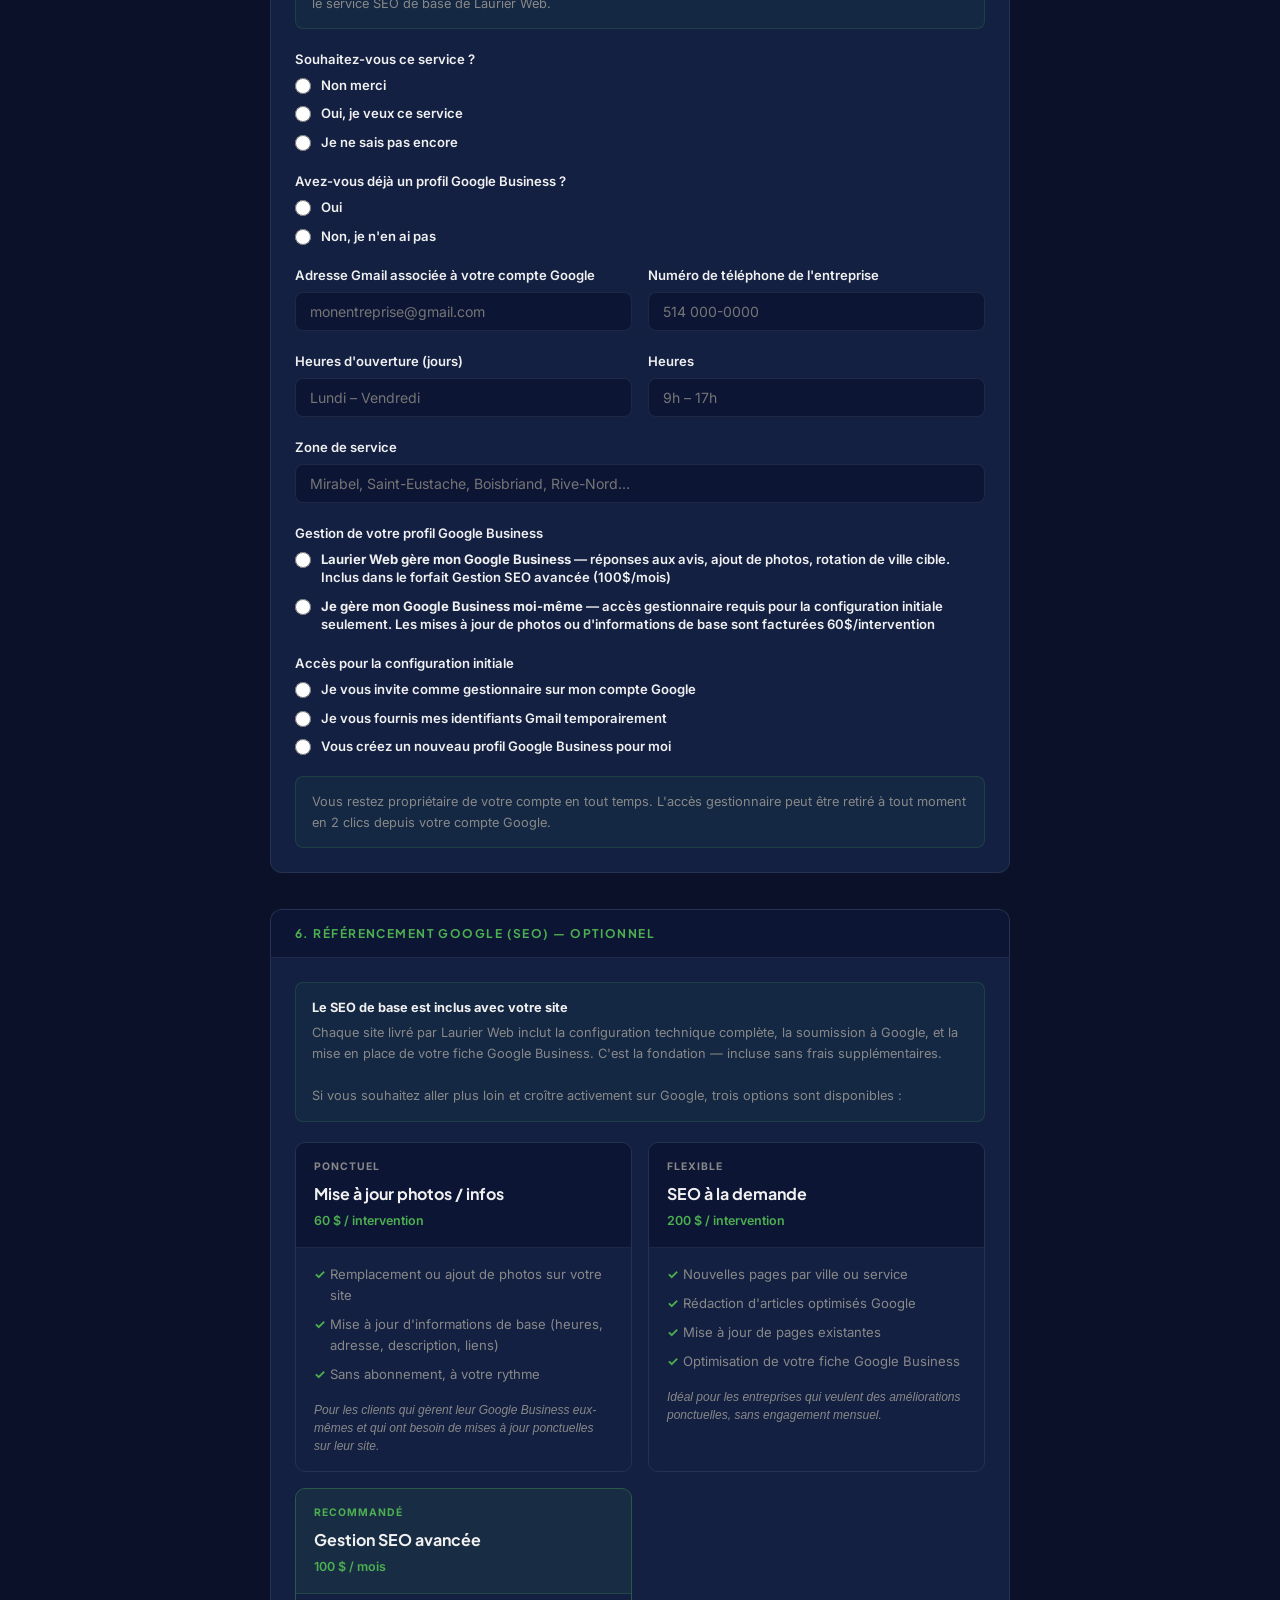
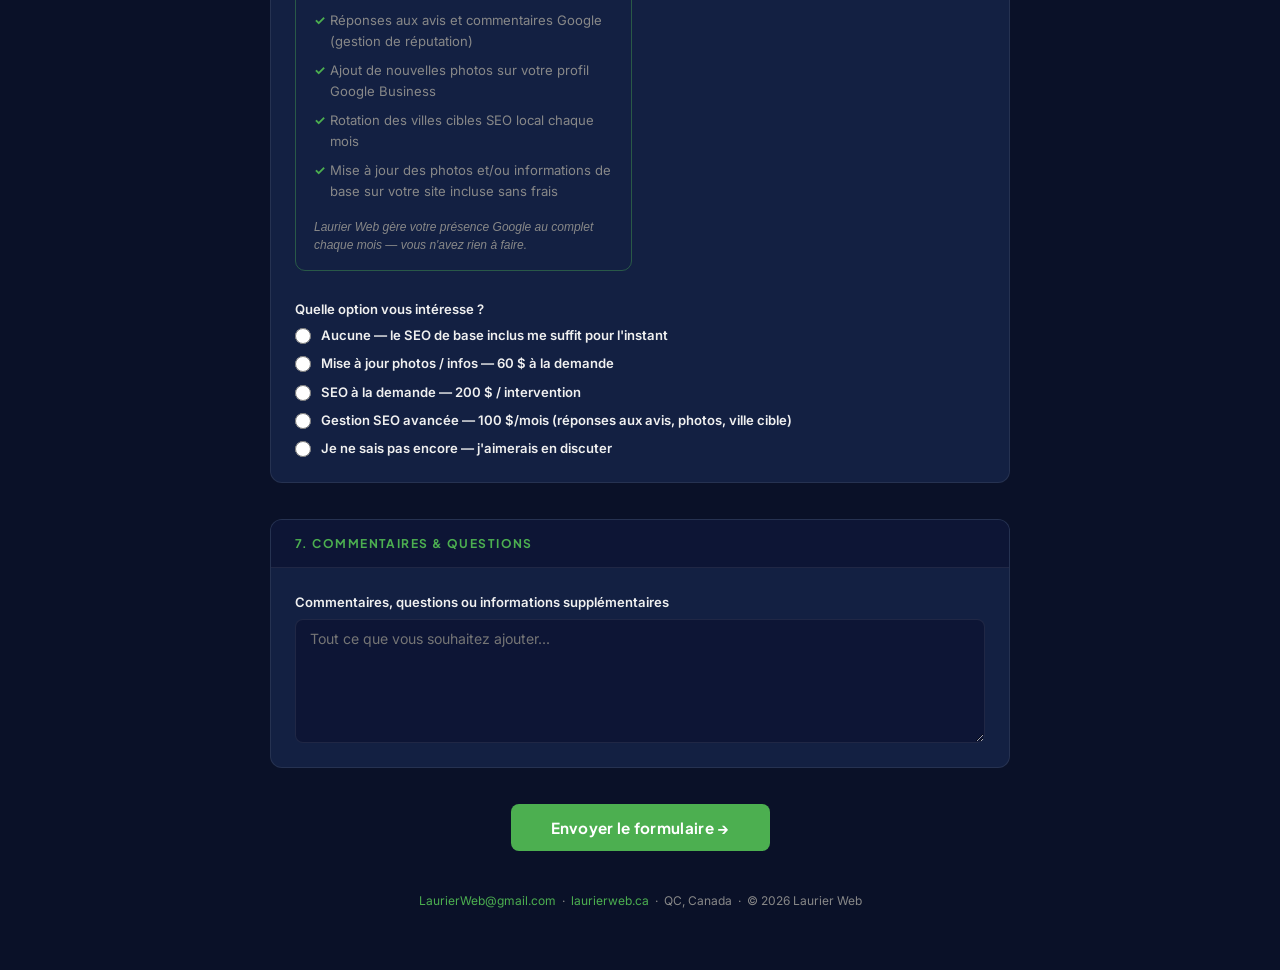
==== commit fba1f4b4: "fix: padding entre header et section 1 du questionnaire v2.7.7 Co-Authored-By: Claude Sonnet 4.6 <no" ====
--- a/questionnaire/index.html
+++ b/questionnaire/index.html
@@ -289,7 +289,7 @@
 
   <div class="container">
 
-    <form id="questionnaireForm">
+    <form id="questionnaireForm" style="margin-top: 36px;">
       <input type="hidden" name="access_key" value="82fbe916-3d05-4187-922a-3287a5920ef7" />
       <input type="hidden" name="subject" value="Questionnaire de projet — Laurier Web" />
       <input type="hidden" name="from_name" value="Laurier Web Questionnaire" />
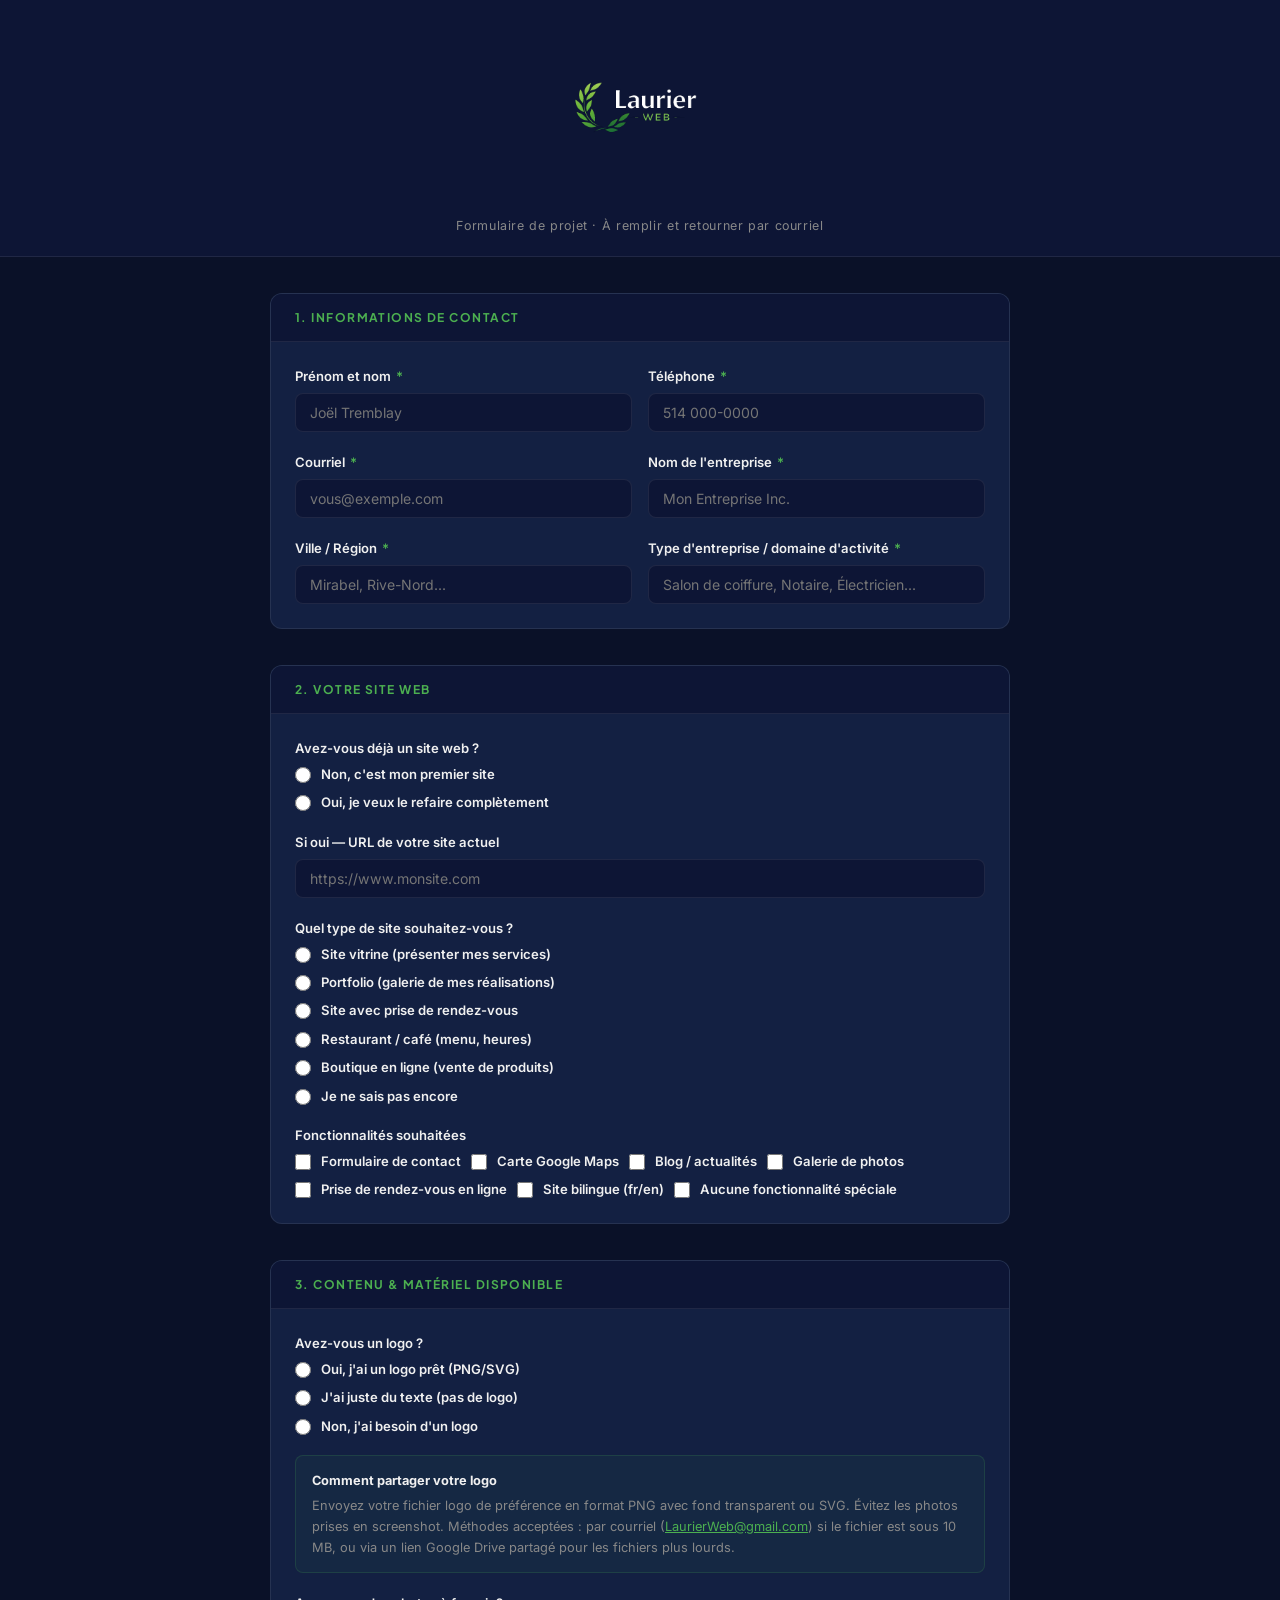
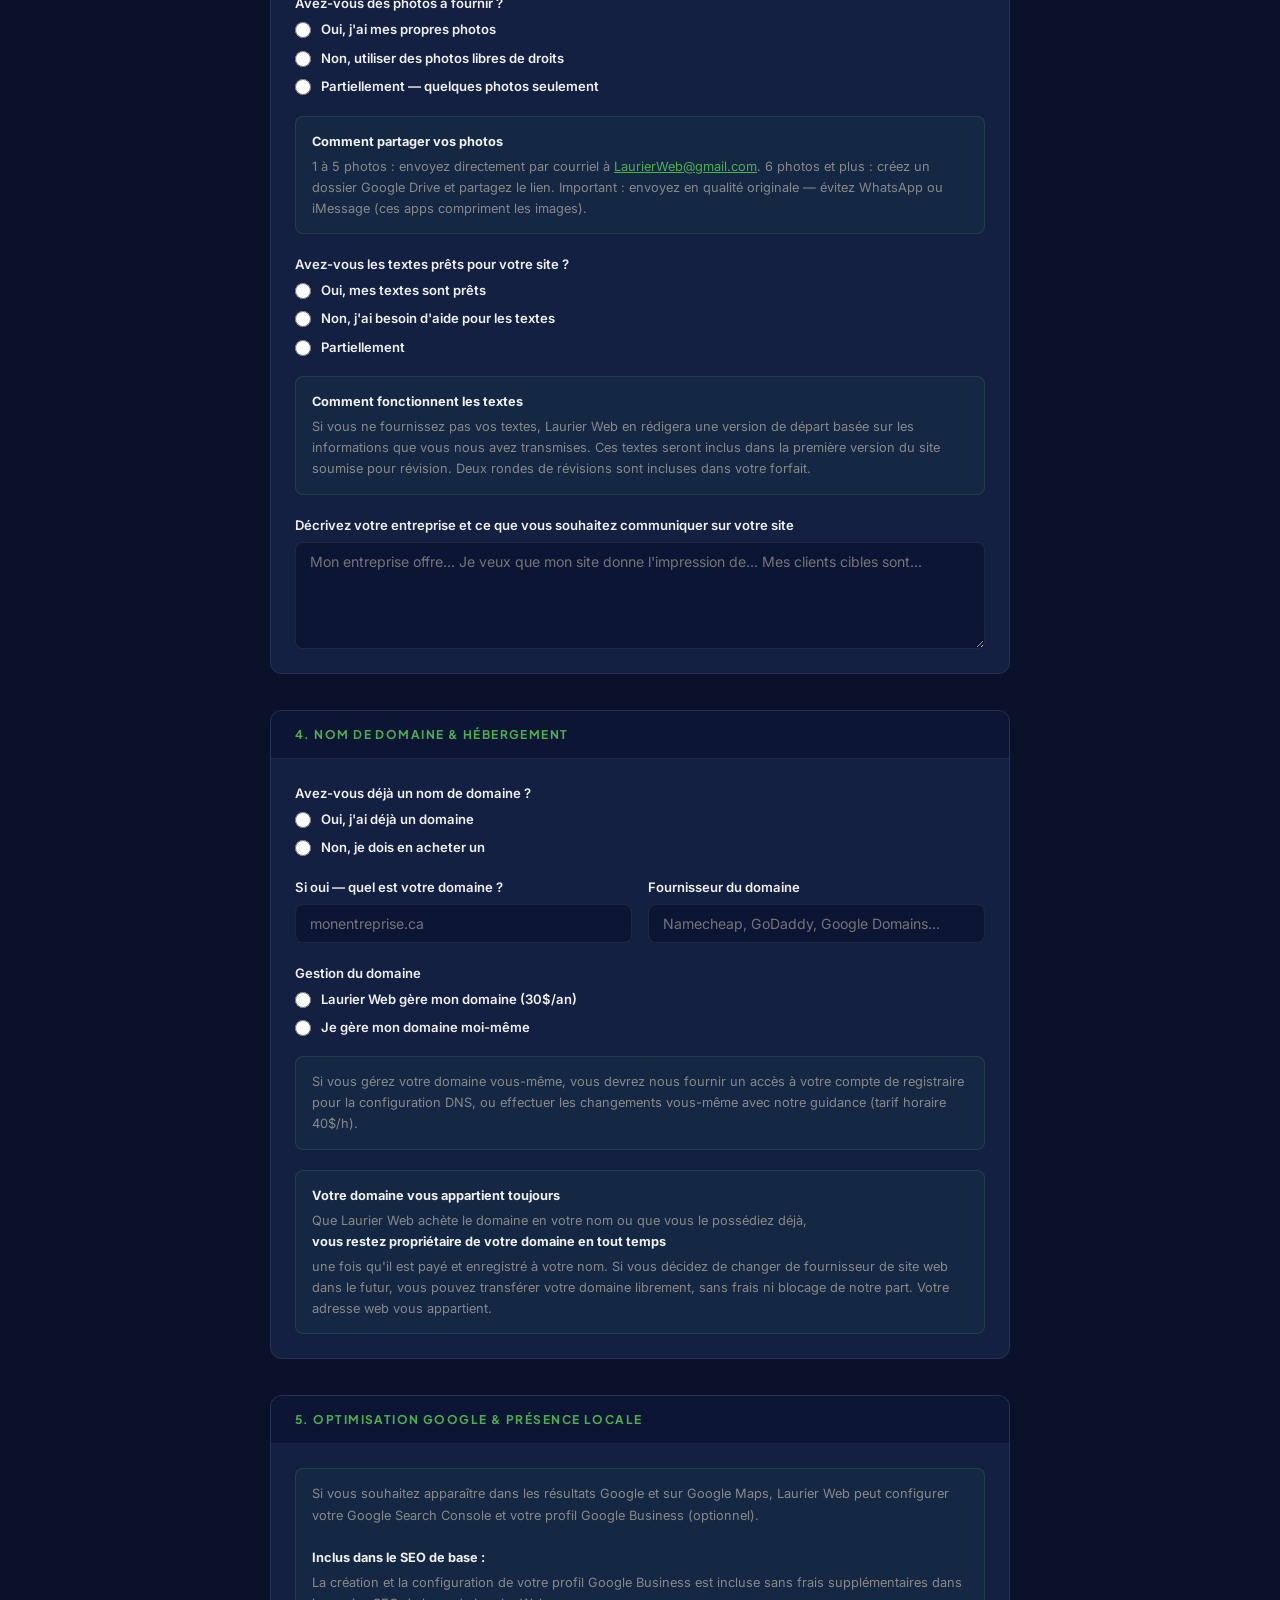
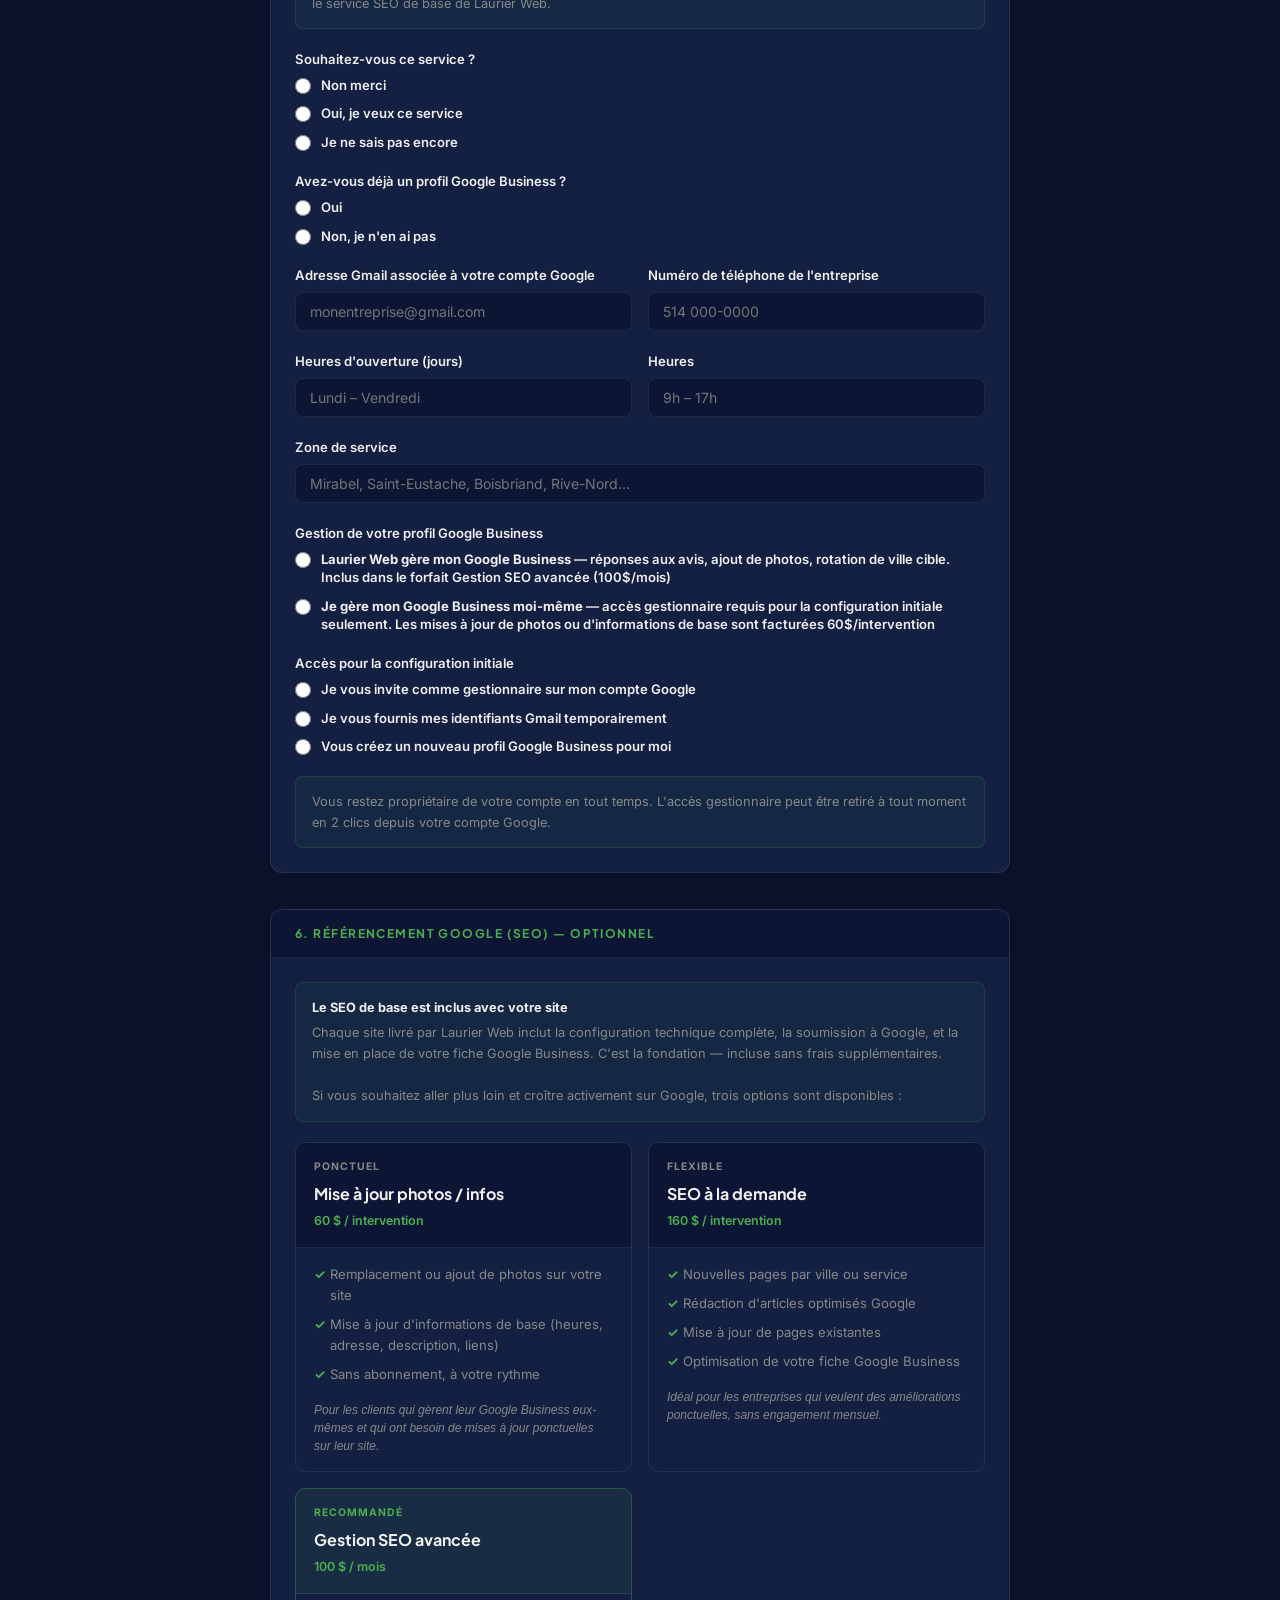
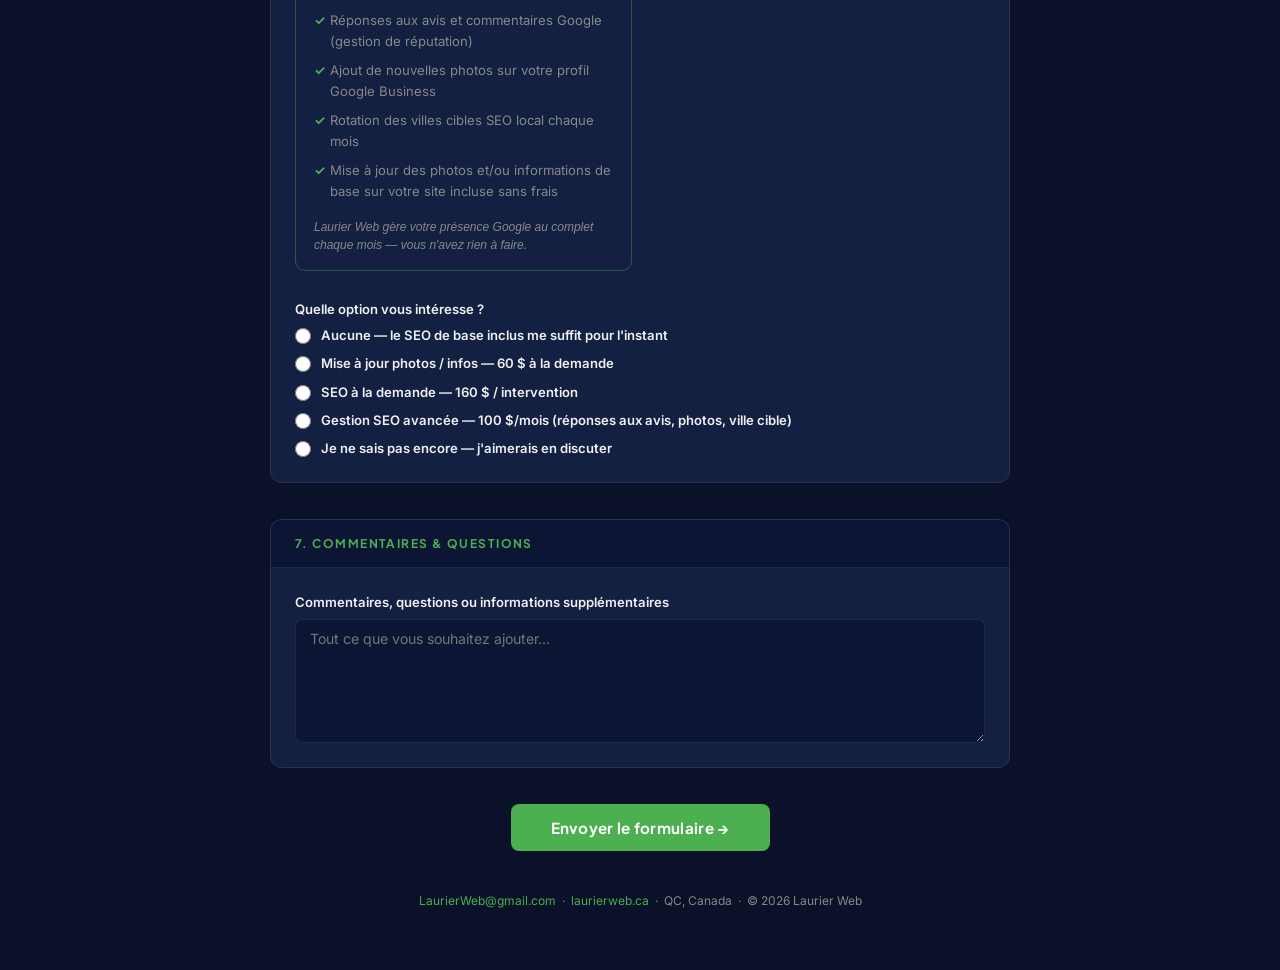
==== commit 70a68616: "fix: SEO à la demande 200$ → 160$ v2.7.8 Co-Authored-By: Claude Sonnet 4.6 <noreply@anthropic.com>" ====
--- a/questionnaire/index.html
+++ b/questionnaire/index.html
@@ -555,7 +555,7 @@
               <div class="seo-card-header">
                 <span class="seo-badge">Flexible</span>
                 <h3 class="seo-card-title">SEO à la demande</h3>
-                <p class="seo-card-price">200 $ / intervention</p>
+                <p class="seo-card-price">160 $ / intervention</p>
               </div>
               <ul class="seo-list">
                 <li>Nouvelles pages par ville ou service</li>
@@ -588,7 +588,7 @@
             <div class="check-group">
               <label class="check-label"><input type="radio" name="seo_option" value="aucun" /> Aucune — le SEO de base inclus me suffit pour l'instant</label>
               <label class="check-label"><input type="radio" name="seo_option" value="photos" /> Mise à jour photos / infos — 60 $ à la demande</label>
-              <label class="check-label"><input type="radio" name="seo_option" value="demande" /> SEO à la demande — 200 $ / intervention</label>
+              <label class="check-label"><input type="radio" name="seo_option" value="demande" /> SEO à la demande — 160 $ / intervention</label>
               <label class="check-label"><input type="radio" name="seo_option" value="mensuel" /> Gestion SEO avancée — 100 $/mois (réponses aux avis, photos, ville cible)</label>
               <label class="check-label"><input type="radio" name="seo_option" value="sais_pas" /> Je ne sais pas encore — j'aimerais en discuter</label>
             </div>
